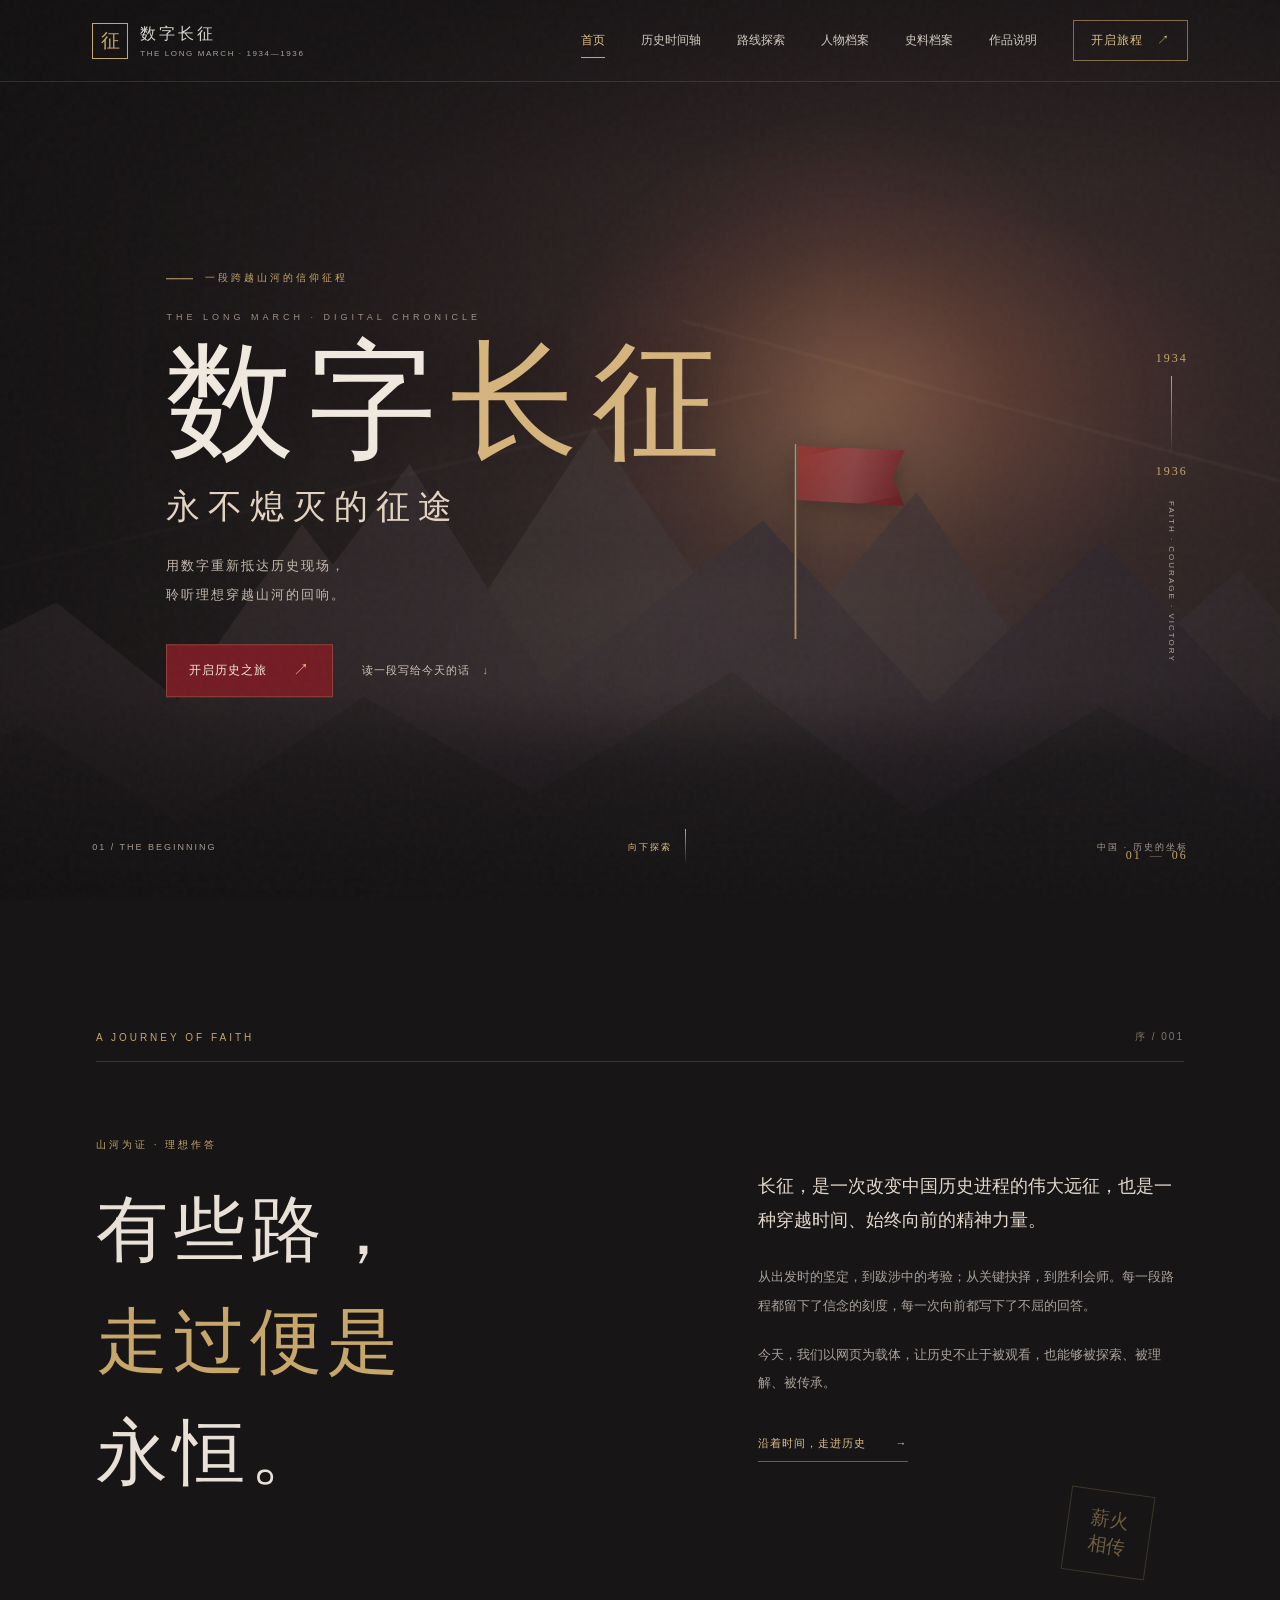
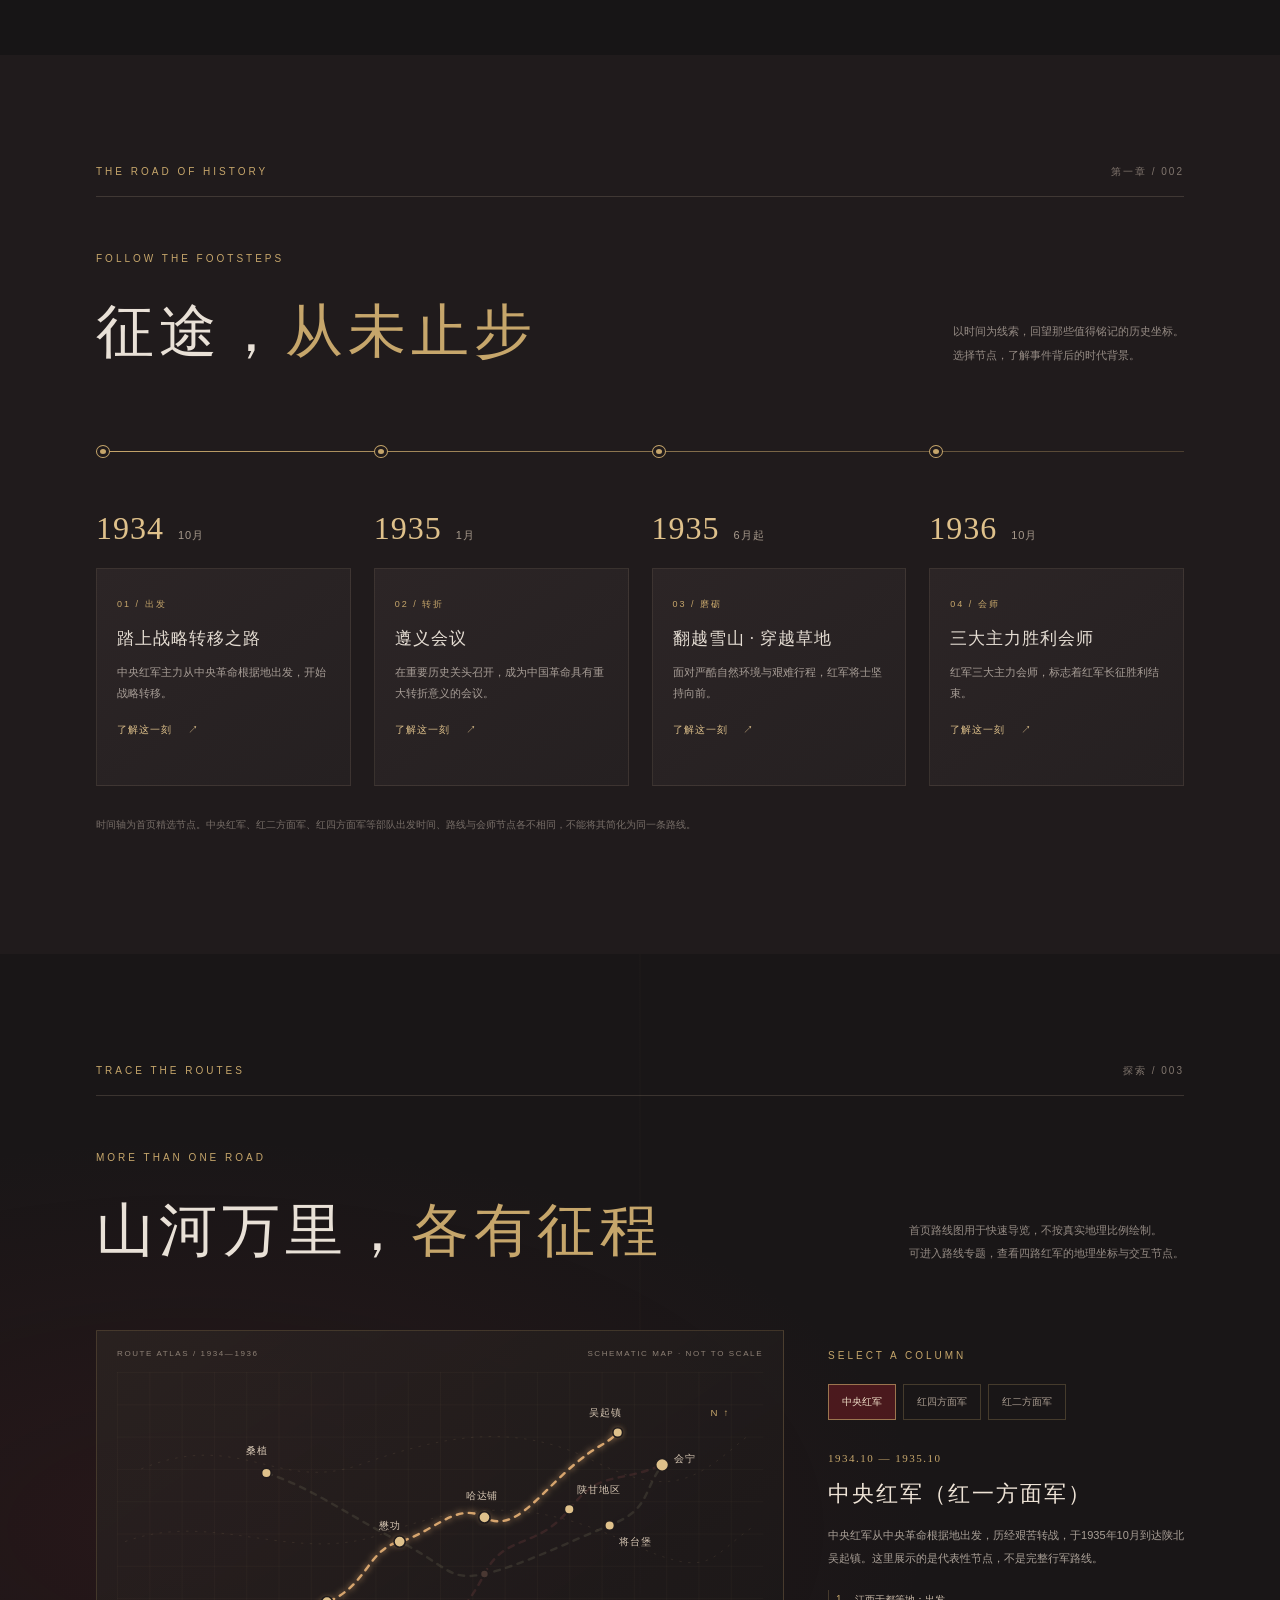
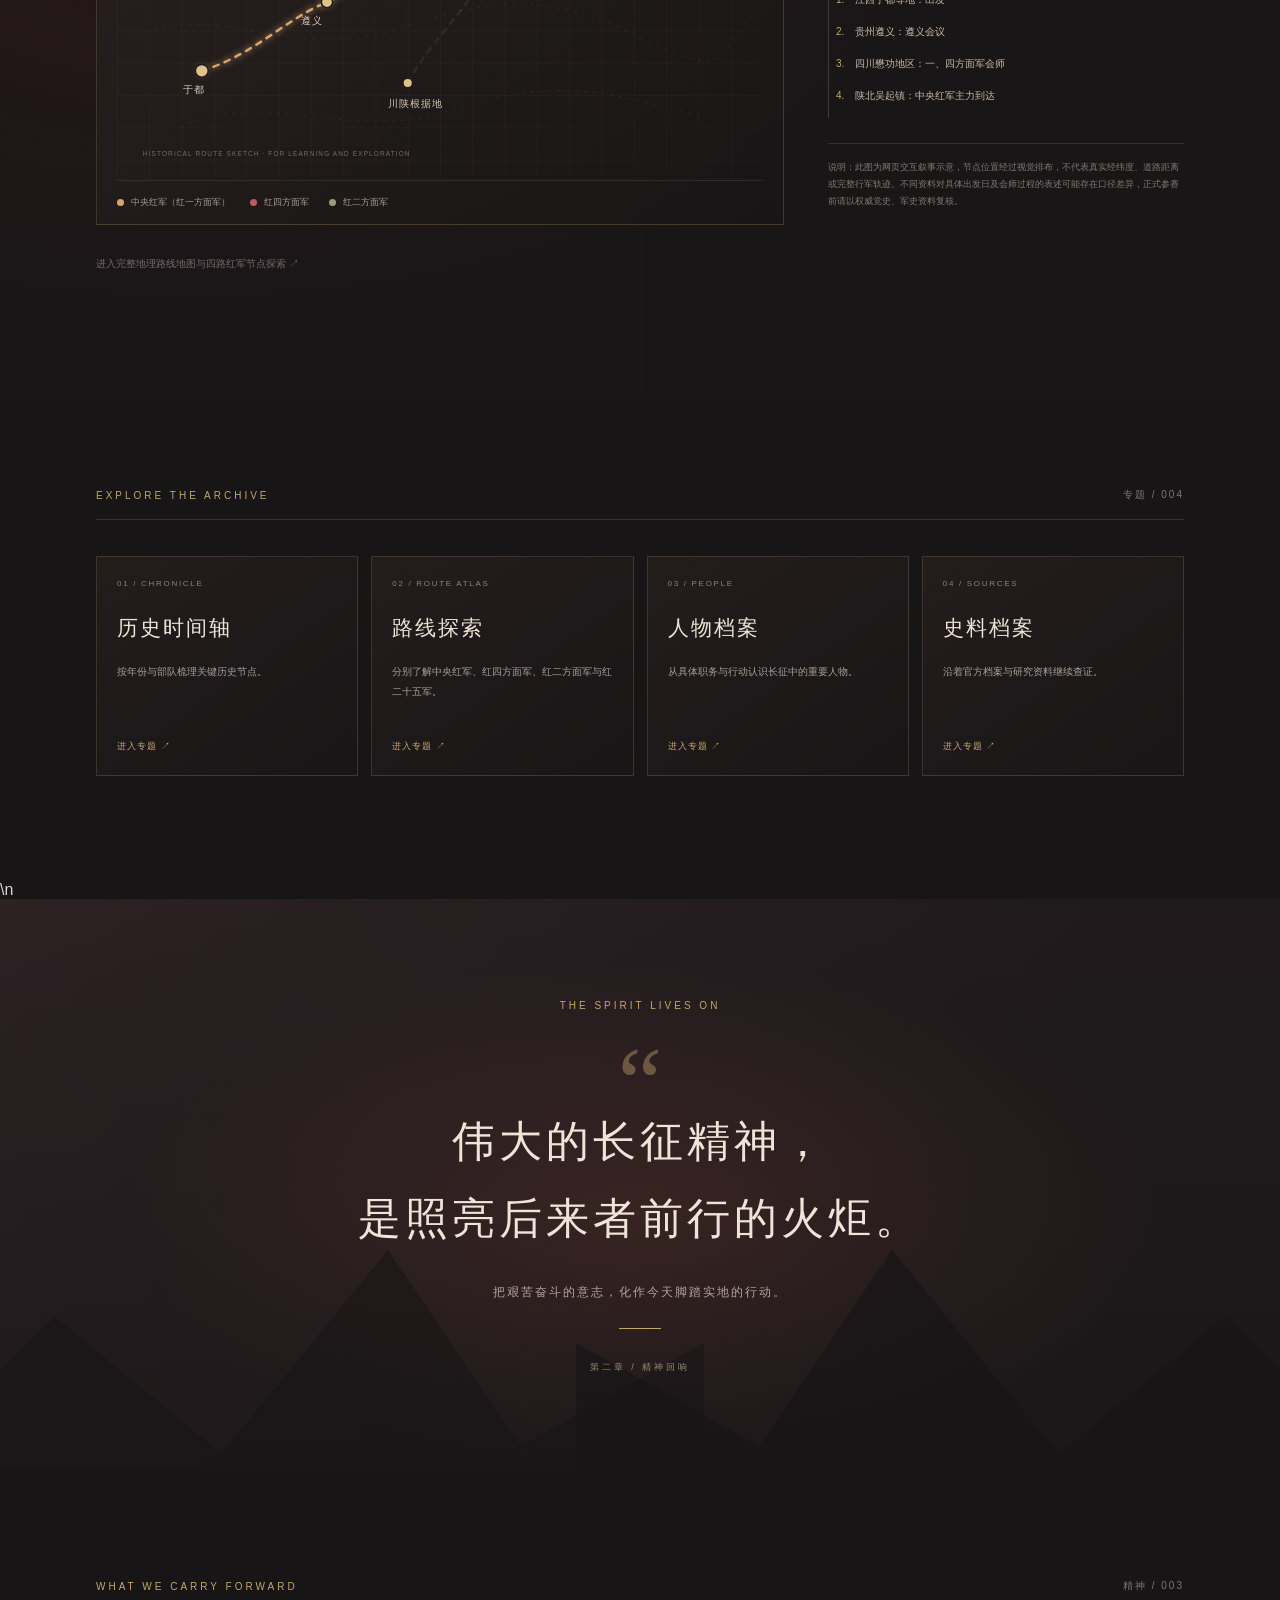
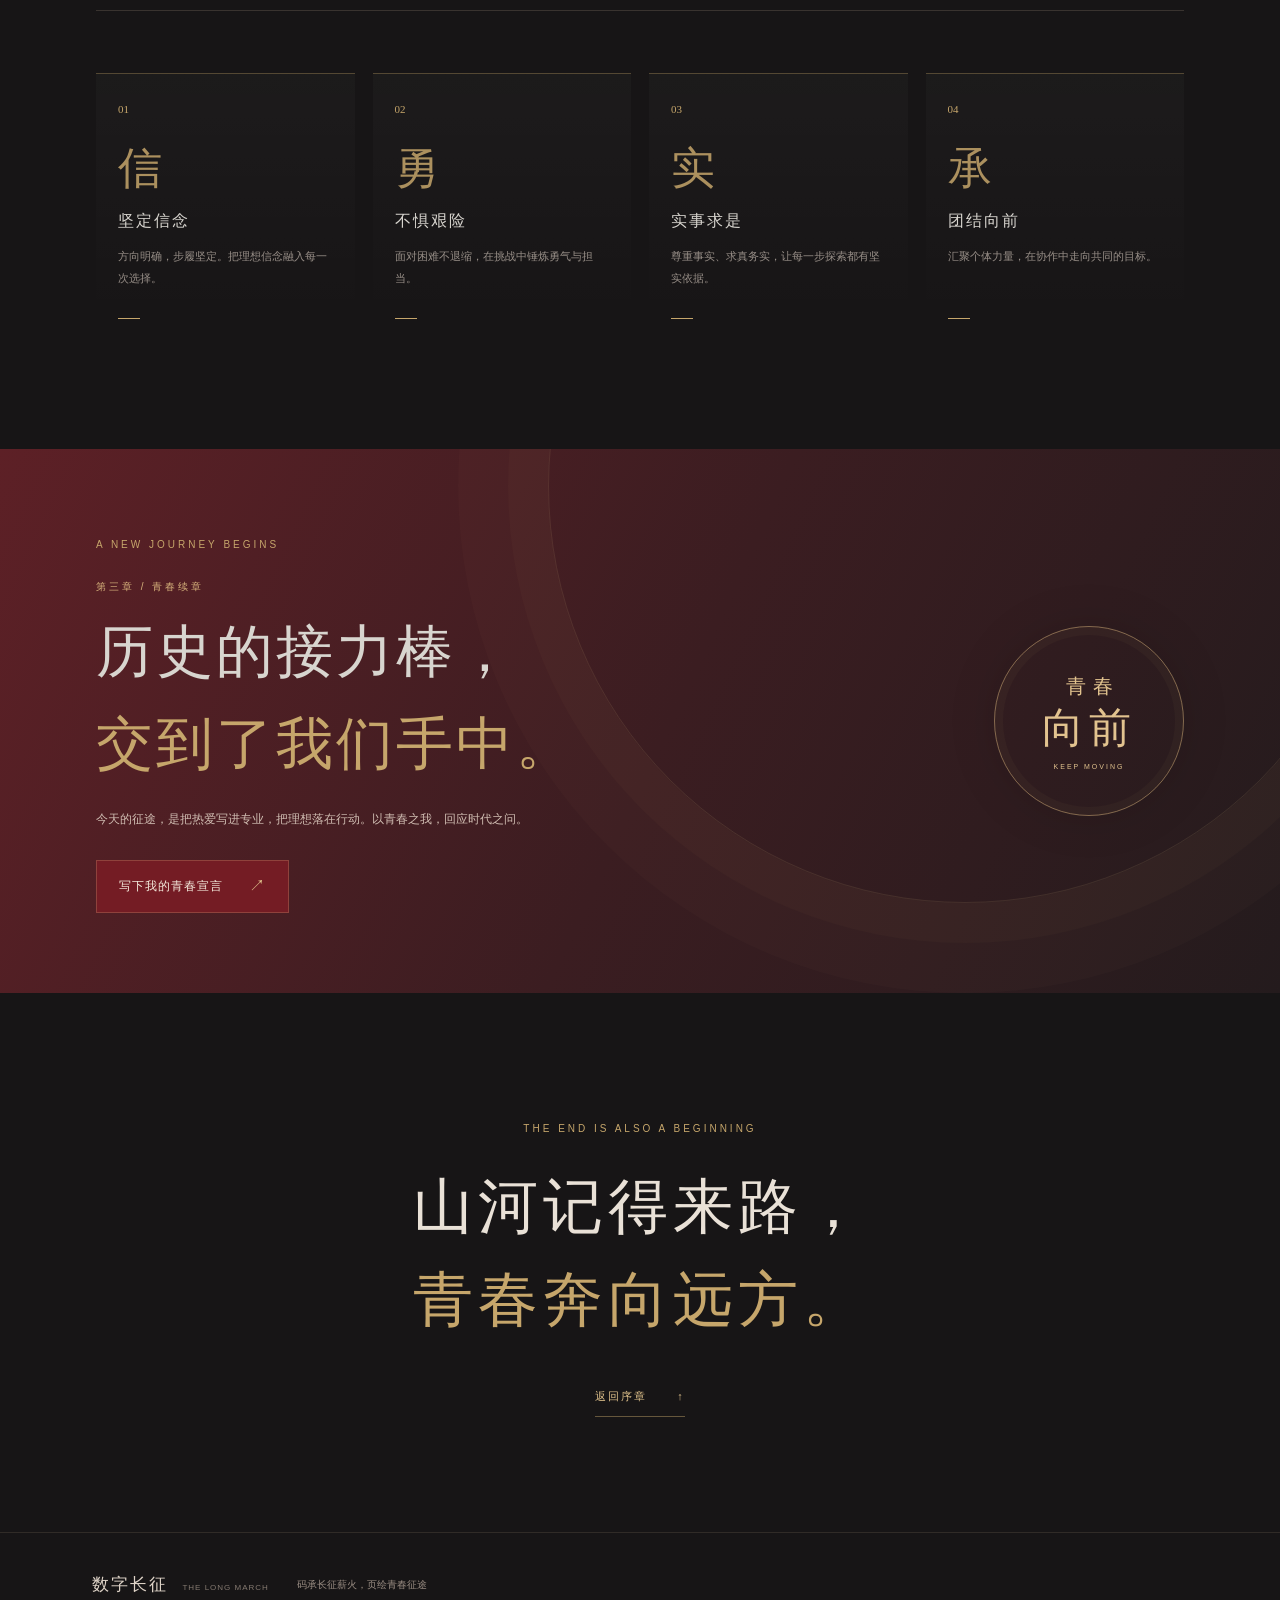
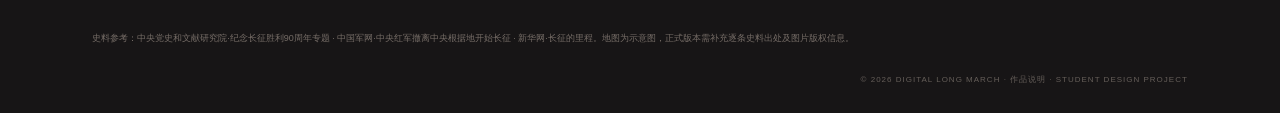
==== index.html @ 94694c50 "feat: publish Digital Long March V6 website" ====
<!doctype html>
<html lang="zh-CN">
<head>
  <meta charset="utf-8">
  <meta name="viewport" content="width=device-width, initial-scale=1">
  <meta name="theme-color" content="#171516">
  <meta name="description" content="数字长征：永不熄灭的征途。一场关于信念、勇气与青春的数字历史之旅。">
  <title>数字长征｜永不熄灭的征途</title>
  <link rel="stylesheet" href="css/style.css">
</head>
<body>
  <a class="skip-link" href="#main-content">跳到主要内容</a>
  <div class="noise" aria-hidden="true"></div>
  <div class="scroll-progress" id="scrollProgress"></div>

  <header class="site-header" id="top">
    <a class="brand" href="#top" aria-label="数字长征首页">
      <span class="brand-mark">征</span>
      <span class="brand-copy"><strong>数字长征</strong><small>THE LONG MARCH · 1934—1936</small></span>
    </a>
    <button class="menu-toggle" id="menuToggle" aria-label="打开导航" aria-expanded="false" aria-controls="mainNav">
      <span></span><span></span>
    </button>
    <nav class="main-nav" id="mainNav" aria-label="主导航">
      <a class="active" aria-current="page" href="index.html">首页</a>
      <a href="history.html">历史时间轴</a>
      <a href="routes.html">路线探索</a>
      <a href="people.html">人物档案</a>
      <a href="archives.html">史料档案</a>
      <a href="about.html">作品说明</a>
      <a class="nav-cta" href="#journey">开启旅程 <span>↗</span></a>
    </nav>
  </header>

  <main id="main-content" tabindex="-1">
    <section class="hero" aria-labelledby="heroTitle">
      <div class="hero-backdrop" aria-hidden="true">
        <div class="sun-halo"></div>
        <div class="mountain mountain-back"></div>
        <div class="mountain mountain-mid"></div>
        <div class="mountain mountain-front"></div>
        <div class="ridge ridge-one"></div>
        <div class="ridge ridge-two"></div>
        <div class="flag-scene">
          <span class="flag-pole"></span><span class="flag-cloth"></span>
        </div>
        <div class="mist mist-one"></div><div class="mist mist-two"></div>
      </div>
      <div class="hero-vignette" aria-hidden="true"></div>
      <div class="hero-content">
        <p class="eyebrow hero-eyebrow"><span></span> 一段跨越山河的信仰征程</p>
        <p class="hero-kicker">THE LONG MARCH · DIGITAL CHRONICLE</p>
        <h1 id="heroTitle">数字<span>长征</span></h1>
        <div class="hero-subtitle">永不熄灭的征途</div>
        <p class="hero-description">用数字重新抵达历史现场，<br>聆听理想穿越山河的回响。</p>
        <div class="hero-actions">
          <a class="button button-primary" href="#journey">开启历史之旅 <span>↗</span></a>
          <a class="text-link" href="#manifesto">读一段写给今天的话 <span>↓</span></a>
        </div>
      </div>
      <div class="hero-side-note"><span>1934</span><i></i><span>1936</span><small>FAITH · COURAGE · VICTORY</small></div>
      <div class="hero-bottom">
        <span class="chapter-label">01 / THE BEGINNING</span>
        <a href="#journey" class="scroll-cue"><span>向下探索</span><i></i></a>
        <span class="coordinates">中国 · 历史的坐标</span>
      </div>
      <div class="hero-index">01<span>—</span>06</div>
    </section>

    <section class="intro section-shell" id="manifesto">
      <div class="section-topline reveal">
        <span class="eyebrow">A JOURNEY OF FAITH</span>
        <span class="section-number">序 / 001</span>
      </div>
      <div class="intro-grid">
        <div class="intro-heading reveal">
          <p class="overline">山河为证 · 理想作答</p>
          <h2>有些路，<br><em>走过便是</em><br>永恒。</h2>
        </div>
        <div class="intro-copy reveal">
          <p class="lead">长征，是一次改变中国历史进程的伟大远征，也是一种穿越时间、始终向前的精神力量。</p>
          <p>从出发时的坚定，到跋涉中的考验；从关键抉择，到胜利会师。每一段路程都留下了信念的刻度，每一次向前都写下了不屈的回答。</p>
          <p>今天，我们以网页为载体，让历史不止于被观看，也能够被探索、被理解、被传承。</p>
          <a class="line-link" href="#journey">沿着时间，走进历史 <span>→</span></a>
        </div>
      </div>
      <div class="intro-stamp" aria-hidden="true">薪火<br>相传</div>
    </section>

    <section class="journey-section" id="journey">
      <div class="section-shell">
        <div class="section-topline reveal">
          <span class="eyebrow">THE ROAD OF HISTORY</span>
          <span class="section-number">第一章 / 002</span>
        </div>
        <div class="section-heading reveal">
          <div><p class="overline">FOLLOW THE FOOTSTEPS</p><h2>征途，<em>从未止步</em></h2></div>
          <p>以时间为线索，回望那些值得铭记的历史坐标。<br>选择节点，了解事件背后的时代背景。</p>
        </div>
        <div class="timeline" id="timeline">
          <div class="timeline-track"><span></span></div>
          <article class="timeline-item reveal">
            <button class="timeline-dot" data-event="start" aria-label="查看1934年长征出发"></button>
            <div class="timeline-date">1934 <small>10月</small></div>
            <div class="timeline-card">
              <span class="card-index">01 / 出发</span><h3>踏上战略转移之路</h3>
              <p>中央红军主力从中央革命根据地出发，开始战略转移。</p>
              <button class="detail-link" data-event="start">了解这一刻 <span>↗</span></button>
            </div>
          </article>
          <article class="timeline-item reveal">
            <button class="timeline-dot" data-event="zunyi" aria-label="查看1935年遵义会议"></button>
            <div class="timeline-date">1935 <small>1月</small></div>
            <div class="timeline-card">
              <span class="card-index">02 / 转折</span><h3>遵义会议</h3>
              <p>在重要历史关头召开，成为中国革命具有重大转折意义的会议。</p>
              <button class="detail-link" data-event="zunyi">了解这一刻 <span>↗</span></button>
            </div>
          </article>
          <article class="timeline-item reveal">
            <button class="timeline-dot" data-event="snow" aria-label="查看翻越雪山"></button>
            <div class="timeline-date">1935 <small>6月起</small></div>
            <div class="timeline-card">
              <span class="card-index">03 / 磨砺</span><h3>翻越雪山 · 穿越草地</h3>
              <p>面对严酷自然环境与艰难行程，红军将士坚持向前。</p>
              <button class="detail-link" data-event="snow">了解这一刻 <span>↗</span></button>
            </div>
          </article>
          <article class="timeline-item reveal">
            <button class="timeline-dot" data-event="meeting" aria-label="查看红军会师"></button>
            <div class="timeline-date">1936 <small>10月</small></div>
            <div class="timeline-card">
              <span class="card-index">04 / 会师</span><h3>三大主力胜利会师</h3>
              <p>红军三大主力会师，标志着红军长征胜利结束。</p>
              <button class="detail-link" data-event="meeting">了解这一刻 <span>↗</span></button>
            </div>
          </article>
        </div>
        <p class="timeline-note">时间轴为首页精选节点。中央红军、红二方面军、红四方面军等部队出发时间、路线与会师节点各不相同，不能将其简化为同一条路线。</p>
      </div>
    </section>

    <section class="route-section" id="route-explorer">
      <div class="section-shell">
        <div class="section-topline reveal"><span class="eyebrow">TRACE THE ROUTES</span><span class="section-number">探索 / 003</span></div>
        <div class="section-heading reveal route-heading">
          <div><p class="overline">MORE THAN ONE ROAD</p><h2>山河万里，<em>各有征程</em></h2></div>
          <p>首页路线图用于快速导览，不按真实地理比例绘制。<br>可进入路线专题，查看四路红军的地理坐标与交互节点。</p>
        </div>
        <div class="route-layout reveal">
          <div class="route-map-wrap">
            <div class="map-topline"><span>ROUTE ATLAS / 1934—1936</span><span>SCHEMATIC MAP · NOT TO SCALE</span></div>
            <svg class="route-map" viewBox="0 0 800 500" role="img" aria-labelledby="mapTitle mapDesc">
              <title id="mapTitle">红军长征路线示意图</title><desc id="mapDesc">示意展示中央红军、红四方面军和红二方面军的部分代表性地点，非地理比例地图。</desc>
              <defs>
                <pattern id="mapGrid" width="40" height="40" patternUnits="userSpaceOnUse"><path d="M40 0H0V40" fill="none" stroke="#c6a66b" stroke-opacity=".09" stroke-width="1"/></pattern>
                <filter id="routeGlow"><feGaussianBlur stdDeviation="4" result="blur"/><feMerge><feMergeNode in="blur"/><feMergeNode in="SourceGraphic"/></feMerge></filter>
              </defs>
              <rect width="800" height="500" fill="url(#mapGrid)"/>
              <path class="map-contour" d="M30 120 C150 70 200 150 300 115 S490 60 590 110 720 130 780 80 M10 210 C120 170 220 240 330 200 S520 160 630 210 730 230 790 190 M15 330 C120 280 220 360 340 320 S530 270 650 330 740 340 790 300 M80 440 C180 390 290 460 410 420 S600 390 730 430"/>
              <g class="route-line route-central" data-route-line="central"><path d="M105 370 C170 350 210 305 260 285 S310 220 350 210 S420 160 455 180 S520 155 560 120 S600 95 620 75"/><circle cx="105" cy="370" r="5"/><circle cx="260" cy="285" r="5"/><circle cx="350" cy="210" r="5"/><circle cx="455" cy="180" r="5"/><circle cx="620" cy="75" r="5"/></g>
              <g class="route-line route-fourth" data-route-line="fourth"><path d="M360 385 C390 330 430 300 455 250 S520 220 560 170 S615 140 675 115"/><circle cx="360" cy="385" r="5"/><circle cx="455" cy="250" r="5"/><circle cx="560" cy="170" r="5"/><circle cx="675" cy="115" r="5"/></g>
              <g class="route-line route-second" data-route-line="second"><path d="M185 125 C245 145 290 180 350 210 S410 260 455 250 S560 210 610 190 S650 150 675 115"/><circle cx="185" cy="125" r="5"/><circle cx="350" cy="210" r="5"/><circle cx="455" cy="250" r="5"/><circle cx="610" cy="190" r="5"/><circle cx="675" cy="115" r="5"/></g>
              <g class="map-place"><circle cx="105" cy="370" r="8"/><text x="82" y="398">于都</text><circle cx="260" cy="285" r="7"/><text x="228" y="312">遵义</text><circle cx="350" cy="210" r="7"/><text x="325" y="194">懋功</text><circle cx="455" cy="180" r="7"/><text x="432" y="157">哈达铺</text><circle cx="675" cy="115" r="8"/><text x="690" y="111">会宁</text><circle cx="620" cy="75" r="6"/><text x="585" y="54">吴起镇</text><circle cx="610" cy="190" r="6"/><text x="622" y="214">将台堡</text><circle cx="360" cy="385" r="6"/><text x="336" y="415">川陕根据地</text><circle cx="185" cy="125" r="6"/><text x="160" y="101">桑植</text><circle cx="560" cy="170" r="6"/><text x="570" y="150">陕甘地区</text></g>
              <text class="map-compass" x="735" y="55">N ↑</text>
              <text class="map-caption" x="32" y="475">HISTORICAL ROUTE SKETCH · FOR LEARNING AND EXPLORATION</text>
            </svg>
            <div class="map-legend"><span><i class="legend-dot central"></i>中央红军（红一方面军）</span><span><i class="legend-dot fourth"></i>红四方面军</span><span><i class="legend-dot second"></i>红二方面军</span></div>
          </div>
          <div class="route-info">
            <p class="overline">SELECT A COLUMN</p>
            <div class="route-tabs" role="group" aria-label="选择长征队伍">
              <button class="route-tab active" data-route="central" aria-pressed="true">中央红军</button>
              <button class="route-tab" data-route="fourth" aria-pressed="false">红四方面军</button>
              <button class="route-tab" data-route="second" aria-pressed="false">红二方面军</button>
            </div>
            <div class="route-detail" aria-live="polite">
              <span class="route-period" id="routePeriod">1934.10 — 1935.10</span>
              <h3 id="routeTitle">中央红军（红一方面军）</h3>
              <p id="routeDescription">中央红军从中央革命根据地出发，历经艰苦转战，于1935年10月到达陕北吴起镇。这里展示的是代表性节点，不是完整行军路线。</p>
              <ol id="routeStops"><li>江西于都等地：出发</li><li>贵州遵义：遵义会议</li><li>四川懋功地区：一、四方面军会师</li><li>陕北吴起镇：中央红军主力到达</li></ol>
            </div>
            <p class="route-caution">说明：此图为网页交互叙事示意，节点位置经过视觉排布，不代表真实经纬度、道路距离或完整行军轨迹。不同资料对具体出发日及会师过程的表述可能存在口径差异，正式参赛前请以权威党史、军史资料复核。</p>
          </div>
        </div>
        <p class="timeline-note"><a href="routes.html">进入完整地理路线地图与四路红军节点探索 ↗</a></p>
      </div>
    </section>


    <section class="portal-section section-shell">
      <div class="section-topline reveal"><span class="eyebrow">EXPLORE THE ARCHIVE</span><span class="section-number">专题 / 004</span></div>
      <div class="portal-grid">
        <a class="portal-card reveal" href="history.html"><span>01 / CHRONICLE</span><h3>历史时间轴</h3><p>按年份与部队梳理关键历史节点。</p><b>进入专题 ↗</b></a>
        <a class="portal-card reveal" href="routes.html"><span>02 / ROUTE ATLAS</span><h3>路线探索</h3><p>分别了解中央红军、红四方面军、红二方面军与红二十五军。</p><b>进入专题 ↗</b></a>
        <a class="portal-card reveal" href="people.html"><span>03 / PEOPLE</span><h3>人物档案</h3><p>从具体职务与行动认识长征中的重要人物。</p><b>进入专题 ↗</b></a>
        <a class="portal-card reveal" href="archives.html"><span>04 / SOURCES</span><h3>史料档案</h3><p>沿着官方档案与研究资料继续查证。</p><b>进入专题 ↗</b></a>
      </div>
    </section>
\n    <section class="quote-section" id="spirit">
      <div class="quote-bg" aria-hidden="true"></div>
      <div class="quote-content reveal">
        <span class="eyebrow">THE SPIRIT LIVES ON</span>
        <div class="quote-mark">“</div>
        <blockquote>伟大的长征精神，<br>是照亮后来者前行的火炬。</blockquote>
        <p>把艰苦奋斗的意志，化作今天脚踏实地的行动。</p>
        <span class="quote-rule"></span>
        <small>第二章 / 精神回响</small>
      </div>
    </section>

    <section class="values-section section-shell">
      <div class="section-topline reveal"><span class="eyebrow">WHAT WE CARRY FORWARD</span><span class="section-number">精神 / 003</span></div>
      <div class="values-grid">
        <article class="value-card reveal"><span class="value-no">01</span><div class="value-symbol">信</div><h3>坚定信念</h3><p>方向明确，步履坚定。把理想信念融入每一次选择。</p><span class="value-line"></span></article>
        <article class="value-card reveal"><span class="value-no">02</span><div class="value-symbol">勇</div><h3>不惧艰险</h3><p>面对困难不退缩，在挑战中锤炼勇气与担当。</p><span class="value-line"></span></article>
        <article class="value-card reveal"><span class="value-no">03</span><div class="value-symbol">实</div><h3>实事求是</h3><p>尊重事实、求真务实，让每一步探索都有坚实依据。</p><span class="value-line"></span></article>
        <article class="value-card reveal"><span class="value-no">04</span><div class="value-symbol">承</div><h3>团结向前</h3><p>汇聚个体力量，在协作中走向共同的目标。</p><span class="value-line"></span></article>
      </div>
    </section>

    <section class="youth-section" id="youth">
      <div class="youth-inner section-shell">
        <div class="youth-copy reveal">
          <p class="eyebrow">A NEW JOURNEY BEGINS</p>
          <p class="overline">第三章 / 青春续章</p>
          <h2>历史的接力棒，<br><em>交到了我们手中。</em></h2>
          <p>今天的征途，是把热爱写进专业，把理想落在行动。以青春之我，回应时代之问。</p>
          <button class="button button-primary" id="pledgeOpen">写下我的青春宣言 <span>↗</span></button>
        </div>
        <div class="youth-seal reveal" aria-hidden="true"><span>青春</span><strong>向前</strong><small>KEEP MOVING</small></div>
      </div>
    </section>

    <section class="closing section-shell">
      <p class="eyebrow reveal">THE END IS ALSO A BEGINNING</p>
      <h2 class="reveal">山河记得来路，<br><em>青春奔向远方。</em></h2>
      <a href="#top" class="back-top">返回序章 <span>↑</span></a>
    </section>
  </main>

  <footer class="site-footer">
    <a class="footer-brand" href="#top">数字长征 <span>THE LONG MARCH</span></a>
    <p>码承长征薪火，页绘青春征途</p>
    <small>史料参考：<a href="https://www.dswxyjy.org.cn/GB/427277/462086/index.html" target="_blank" rel="noopener">中央党史和文献研究院·纪念长征胜利90周年专题</a> · <a href="https://www.81.mil.cn/2018byzt/2018-07/31/content_8099891.htm" target="_blank" rel="noopener">中国军网·中央红军撤离中央根据地开始长征</a> · <a href="https://www.xinhuanet.com/politics/2016-10/10/c_129315351.htm" target="_blank" rel="noopener">新华网·长征的里程</a>。地图为示意图，正式版本需补充逐条史料出处及图片版权信息。</small>
    <span class="copyright">© 2026 DIGITAL LONG MARCH · <a href="about.html">作品说明</a> · STUDENT DESIGN PROJECT</span>
  </footer>

  <div class="modal" id="eventModal" aria-hidden="true" role="dialog" aria-modal="true" aria-labelledby="modalTitle">
    <div class="modal-backdrop" data-close-modal></div>
    <div class="modal-panel">
      <button class="modal-close" data-close-modal aria-label="关闭">×</button>
      <span class="eyebrow" id="modalEyebrow">HISTORICAL MOMENT</span>
      <p class="modal-date" id="modalDate"></p>
      <h2 id="modalTitle"></h2>
      <p id="modalText"></p>
      <div class="modal-source">史实说明：正式提交前请依据权威党史、军史资料逐条核校。</div>
    </div>
  </div>

  <div class="modal" id="pledgeModal" aria-hidden="true" role="dialog" aria-modal="true" aria-labelledby="pledgeTitle">
    <div class="modal-backdrop" data-close-pledge></div>
    <div class="modal-panel pledge-panel">
      <button class="modal-close" data-close-pledge aria-label="关闭">×</button>
      <span class="eyebrow">MY PROMISE TO THE FUTURE</span>
      <h2 id="pledgeTitle">写下你的青春宣言</h2>
      <p>让今天的想法，成为明天向前的力量。</p>
      <label for="pledgeInput">我的青春宣言</label>
      <textarea id="pledgeInput" maxlength="100" placeholder="例如：以代码记录时代，以行动回应理想……"></textarea>
      <div class="pledge-actions"><span id="charCount">0 / 100</span><button class="button button-primary" id="makePledge">生成纪念卡片</button></div>
      <div class="pledge-result" id="pledgeResult" hidden>
        <span>MY YOUTH PLEDGE</span><p id="pledgeOutput"></p><small>数字长征 · 青春续章</small>
        <button class="detail-link" id="copyPledge">复制宣言 ↗</button>
      </div>
    </div>
  </div>

  <div class="toast" id="toast" role="status" aria-live="polite"></div>
  <script src="js/main.js"></script>
</body>
</html>
---- css/style.css ----
@charset "UTF-8";
:root{--ink:#171516;--ink-soft:#211d1d;--red:#741c24;--red-bright:#a33b3d;--gold:#c6a66b;--gold-light:#dfc18b;--paper:#d8d5cf;--muted:#a6a09a;--serif:"Songti SC","STSong","SimSun","Noto Serif CJK SC",serif;--sans:"PingFang SC","Microsoft YaHei","Noto Sans CJK SC",sans-serif;--header-h:82px}
*{box-sizing:border-box}html{scroll-behavior:smooth;scroll-padding-top:90px}body{margin:0;background:var(--ink);color:var(--paper);font-family:var(--sans);font-weight:300;overflow-x:hidden}a{color:inherit;text-decoration:none}button{font:inherit}.noise{position:fixed;inset:0;z-index:20;pointer-events:none;opacity:.055;background-image:url("data:image/svg+xml,%3Csvg viewBox='0 0 180 180' xmlns='http://www.w3.org/2000/svg'%3E%3Cfilter id='n'%3E%3CfeTurbulence type='fractalNoise' baseFrequency='.9' numOctaves='3' stitchTiles='stitch'/%3E%3C/filter%3E%3Crect width='100%25' height='100%25' filter='url(%23n)' opacity='.45'/%3E%3C/svg%3E")}.scroll-progress{position:fixed;top:0;left:0;width:0;height:2px;background:var(--gold);z-index:50;transition:width .08s linear}
.site-header{height:var(--header-h);position:absolute;z-index:30;top:0;left:0;width:100%;padding:0 7.2%;display:flex;align-items:center;justify-content:space-between;border-bottom:1px solid rgba(225,207,175,.14)}.brand{display:flex;align-items:center;gap:12px}.brand-mark{width:36px;height:36px;border:1px solid var(--gold);display:grid;place-items:center;color:var(--gold);font-family:var(--serif);font-size:19px}.brand-copy{display:flex;flex-direction:column;gap:4px}.brand-copy strong{font-family:var(--serif);font-weight:500;font-size:16px;letter-spacing:3px}.brand-copy small{font-size:8px;letter-spacing:1.6px;color:#a9a19a}.main-nav{display:flex;align-items:center;gap:36px;font-size:12px;color:#d0c9c0}.main-nav>a:not(.nav-cta){position:relative;padding:9px 0;transition:color .25s}.main-nav>a:not(.nav-cta):after{content:"";position:absolute;left:0;bottom:0;width:0;height:1px;background:var(--gold);transition:width .25s}.main-nav>a:hover,.main-nav>a.active{color:var(--gold-light)}.main-nav>a:hover:after,.main-nav>a.active:after{width:100%}.nav-cta{border:1px solid rgba(198,166,107,.6);padding:11px 17px;color:var(--gold-light);letter-spacing:1px}.nav-cta span{padding-left:10px}.menu-toggle{display:none}
.hero{height:min(900px,100svh);min-height:680px;position:relative;overflow:hidden;background:radial-gradient(ellipse at 70% 43%,#69443b 0,#382a2a 27%,#211c1d 63%,#171516 100%)}.hero-backdrop,.hero-vignette{position:absolute;inset:0;overflow:hidden}.sun-halo{position:absolute;width:min(48vw,650px);aspect-ratio:1;right:10%;top:12%;border-radius:50%;background:radial-gradient(circle,rgba(219,168,111,.27),rgba(173,100,70,.12) 38%,transparent 70%);filter:blur(7px)}.mountain{position:absolute;bottom:0;width:120%;left:-10%;clip-path:polygon(0 100%,0 75%,9% 65%,17% 72%,28% 35%,36% 60%,47% 20%,58% 58%,68% 30%,78% 65%,89% 42%,100% 72%,100% 100%)}.mountain-back{height:72%;background:linear-gradient(140deg,#77635a,#41363a 52%,#282327);opacity:.65;transform:translateY(7%)}.mountain-mid{height:57%;background:linear-gradient(160deg,#59484a,#30272d 60%,#1d1a1d);clip-path:polygon(0 100%,0 60%,12% 42%,22% 66%,35% 15%,44% 58%,58% 26%,69% 62%,80% 30%,91% 65%,100% 52%,100% 100%);opacity:.95}.mountain-front{height:39%;background:linear-gradient(160deg,#3c3032,#211d20 72%);clip-path:polygon(0 100%,0 70%,10% 50%,20% 78%,32% 42%,43% 70%,56% 35%,68% 76%,80% 45%,91% 72%,100% 55%,100% 100%)}.ridge{position:absolute;bottom:23%;width:75%;height:22%;border-top:1px solid rgba(222,198,169,.16);transform:rotate(-13deg);filter:blur(1px)}.ridge-one{left:-12%}.ridge-two{right:-25%;bottom:29%;transform:rotate(15deg)}.flag-scene{position:absolute;bottom:29%;left:62%;height:205px;filter:drop-shadow(0 7px 12px rgba(0,0,0,.3));transform-origin:bottom}.flag-pole{position:absolute;left:0;bottom:0;width:3px;height:195px;background:linear-gradient(90deg,#4b3a30,#c3a57b,#49352d)}.flag-cloth{position:absolute;top:12px;left:3px;width:108px;height:60px;background:linear-gradient(135deg,#a43b35,#6c1d24);clip-path:polygon(0 0,100% 7%,89% 53%,100% 100%,0 90%);transform-origin:left top;animation:flagWave 4s ease-in-out infinite}.flag-cloth:after{content:"";position:absolute;inset:0;background:linear-gradient(100deg,transparent,rgba(255,255,255,.12),transparent);transform:skewY(-12deg)}.mist{position:absolute;left:-10%;width:120%;height:18%;background:linear-gradient(90deg,transparent,rgba(199,174,158,.12),transparent);filter:blur(23px);animation:mistDrift 16s ease-in-out infinite alternate}.mist-one{bottom:18%}.mist-two{bottom:35%;animation-delay:-8s;opacity:.5}.hero-vignette{background:linear-gradient(90deg,rgba(19,17,18,.72),rgba(19,17,18,.1) 65%,rgba(19,17,18,.18)),linear-gradient(0deg,#171516 0,transparent 24%,transparent 80%,rgba(17,15,16,.42))}.hero-content{position:absolute;left:13%;top:50%;transform:translateY(-42%);z-index:2;max-width:620px}.eyebrow{font-size:10px;letter-spacing:3px;color:var(--gold);font-weight:500}.hero-eyebrow{display:flex;align-items:center;gap:12px;margin:0 0 27px}.hero-eyebrow span{width:27px;height:1px;background:var(--gold)}.hero-kicker{font-size:9px;letter-spacing:4px;color:rgba(226,210,188,.64);margin:0 0 13px}.hero h1{font-family:var(--serif);font-size:clamp(74px,10vw,142px);font-weight:500;letter-spacing:14px;line-height:1.05;margin:0;color:#f0e9df;text-shadow:0 7px 32px rgba(0,0,0,.25)}.hero h1 span{color:#d6b47d}.hero-subtitle{font-family:var(--serif);font-size:clamp(22px,3vw,34px);letter-spacing:8px;color:#e4d4c0;margin:15px 0 22px}.hero-description{font-size:13px;line-height:2.2;letter-spacing:2px;color:#c6bbb0}.hero-actions{display:flex;align-items:center;gap:29px;margin-top:34px}.button{display:inline-flex;align-items:center;justify-content:center;gap:26px;border:0;cursor:pointer;padding:15px 22px;font-size:12px;letter-spacing:1px;transition:transform .25s,background .25s,border-color .25s}.button:hover{transform:translateY(-3px)}.button-primary{background:var(--red);color:#f3e8da;border:1px solid rgba(221,180,132,.25)}.button-primary:hover{background:#8c2931}.button span{font-size:16px;color:var(--gold-light)}.text-link{font-size:11px;color:#d0c4b8;letter-spacing:1px}.text-link span{color:var(--gold);padding-left:8px}.hero-side-note{position:absolute;right:7.2%;top:39%;z-index:2;display:flex;flex-direction:column;align-items:center;gap:10px;color:var(--gold);font-family:var(--serif);font-size:12px;letter-spacing:2px}.hero-side-note i{height:78px;width:1px;background:linear-gradient(var(--gold),transparent)}.hero-side-note small{writing-mode:vertical-rl;font:8px var(--sans);letter-spacing:2px;color:#b8a99b;margin-top:12px}.hero-bottom{position:absolute;z-index:2;bottom:35px;left:7.2%;right:7.2%;display:flex;align-items:center;justify-content:space-between;color:#a69a90}.chapter-label,.coordinates{font-size:9px;letter-spacing:2px}.scroll-cue{display:flex;align-items:center;gap:13px;font-size:9px;letter-spacing:2px;color:var(--gold-light)}.scroll-cue i{height:36px;width:1px;background:linear-gradient(var(--gold),transparent);animation:scrollPulse 1.8s infinite}.hero-index{position:absolute;right:7.2%;bottom:37px;color:var(--gold);font:12px var(--serif);letter-spacing:2px}.hero-index span{padding:0 8px;color:#78675c}
.section-shell{max-width:1160px;margin:0 auto;padding-left:36px;padding-right:36px}.intro{position:relative;padding-top:130px;padding-bottom:145px}.section-topline{display:flex;justify-content:space-between;align-items:center;border-bottom:1px solid rgba(211,190,158,.18);padding-bottom:17px}.section-number{font-size:10px;color:#81766e;letter-spacing:2px}.intro-grid{display:grid;grid-template-columns:1fr .8fr;gap:12%;padding-top:76px}.overline{font-size:10px;letter-spacing:3px;color:var(--gold);margin:0 0 23px}.intro-heading h2,.section-heading h2,.closing h2{font-family:var(--serif);font-weight:400;font-size:clamp(42px,6vw,72px);line-height:1.55;letter-spacing:5px;margin:0;color:#e9e1d7}.intro-heading h2 em,.section-heading h2 em,.closing h2 em,.youth-copy h2 em{font-style:normal;color:var(--gold)}.intro-copy{padding-top:31px;max-width:440px}.intro-copy p{font-size:13px;line-height:2.2;color:#aaa19a;margin:0 0 20px}.intro-copy .lead{font-family:var(--serif);font-size:18px;line-height:1.9;color:#e2d7cb;margin-bottom:26px}.line-link{display:inline-block;margin-top:18px;padding-bottom:10px;border-bottom:1px solid rgba(198,166,107,.5);font-size:11px;color:var(--gold-light);letter-spacing:1px}.line-link span{padding-left:25px}.intro-stamp{position:absolute;right:6%;bottom:80px;border:1px solid rgba(198,166,107,.22);width:84px;height:84px;display:grid;place-content:center;text-align:center;color:rgba(198,166,107,.5);font-family:var(--serif);font-size:19px;line-height:1.35;transform:rotate(8deg)}
.journey-section{background:#201b1c;padding:110px 0 120px}.section-heading{display:flex;justify-content:space-between;align-items:end;margin:56px 0 74px}.section-heading h2{font-size:clamp(38px,5vw,58px)}.section-heading>p{font-size:11px;line-height:2.1;color:#958b84;margin:0 0 10px}.timeline{position:relative;display:grid;grid-template-columns:repeat(4,1fr);gap:23px;padding-top:31px}.timeline-track{position:absolute;top:0;left:0;right:0;height:1px;background:rgba(198,166,107,.22)}.timeline-track span{display:block;width:100%;height:100%;background:linear-gradient(90deg,var(--gold),rgba(198,166,107,.05))}.timeline-item{position:relative;padding-top:28px}.timeline-dot{position:absolute;top:-37px;left:0;width:13px;height:13px;border-radius:50%;border:1px solid var(--gold);background:#201b1c;cursor:pointer;transition:background .25s,box-shadow .25s}.timeline-dot:after{content:"";position:absolute;inset:3px;border-radius:50%;background:var(--gold)}.timeline-dot:hover{box-shadow:0 0 0 7px rgba(198,166,107,.1)}.timeline-date{font:32px var(--serif);color:var(--gold-light);letter-spacing:1px}.timeline-date small{font:11px var(--sans);color:#a79a8c;margin-left:5px}.timeline-card{margin-top:21px;padding:24px 20px 22px;min-height:218px;background:linear-gradient(145deg,#2c2526,#252021);border:1px solid rgba(215,190,151,.11);transition:transform .3s,border-color .3s}.timeline-card:hover{transform:translateY(-5px);border-color:rgba(198,166,107,.4)}.card-index{font-size:9px;color:var(--gold);letter-spacing:2px}.timeline-card h3{font-family:var(--serif);font-size:17px;font-weight:500;letter-spacing:1px;margin:16px 0 12px;color:#e5ddd3}.timeline-card p{font-size:11px;line-height:1.9;color:#a79d96;min-height:42px}.detail-link{background:none;border:0;padding:8px 0 0;color:var(--gold-light);font-size:10px;letter-spacing:1px;cursor:pointer}.detail-link span{padding-left:12px}.timeline-note{margin:30px 0 0;color:#766d67;font-size:10px;line-height:1.8}
.quote-section{height:570px;position:relative;display:grid;place-items:center;text-align:center;overflow:hidden;background:linear-gradient(120deg,#302326,#211b1d 70%)}.quote-bg{position:absolute;inset:0;background:radial-gradient(ellipse at 50% 55%,rgba(128,65,54,.25),transparent 57%),linear-gradient(0deg,rgba(23,21,22,.6),rgba(23,21,22,.15))}.quote-bg:before,.quote-bg:after{content:"";position:absolute;bottom:-20%;width:65%;height:65%;background:#171516;clip-path:polygon(0 100%,0 75%,22% 28%,42% 65%,62% 10%,78% 63%,100% 35%,100% 100%);opacity:.55}.quote-bg:before{left:-10%}.quote-bg:after{right:-10%;transform:scaleX(-1);opacity:.7}.quote-content{position:relative;z-index:1}.quote-mark{font:100px/1 var(--serif);height:70px;color:rgba(198,166,107,.42);margin-top:20px}.quote-content blockquote{font-family:var(--serif);font-size:clamp(26px,4vw,43px);line-height:1.8;letter-spacing:4px;margin:0;color:#eee4d8}.quote-content p{font-size:12px;letter-spacing:2px;color:#b4a69b;margin:26px 0}.quote-rule{display:block;width:42px;height:1px;background:var(--gold);margin:27px auto}.quote-content small{font-size:9px;letter-spacing:3px;color:#9a8979}
.values-section{padding-top:110px;padding-bottom:130px}.values-grid{display:grid;grid-template-columns:repeat(4,1fr);gap:18px;padding-top:62px}.value-card{position:relative;padding:25px 22px 30px;border-top:1px solid rgba(198,166,107,.35);background:linear-gradient(180deg,rgba(255,255,255,.025),transparent);min-height:245px}.value-no{font:11px var(--serif);color:var(--gold)}.value-symbol{font:44px var(--serif);color:rgba(198,166,107,.85);margin:22px 0 13px}.value-card h3{font:500 16px var(--serif);letter-spacing:2px;margin:0 0 13px}.value-card p{font-size:11px;line-height:2;color:#978e87;margin:0}.value-line{position:absolute;bottom:0;left:22px;width:22px;height:1px;background:var(--gold);transition:width .3s}.value-card:hover .value-line{width:calc(100% - 44px)}
.youth-section{background:linear-gradient(115deg,#5d2026,#3b1d21 52%,#241b1d);position:relative;overflow:hidden}.youth-section:after{content:"";position:absolute;right:-8%;top:-70%;width:65vw;height:65vw;border:1px solid rgba(222,187,134,.12);border-radius:50%;box-shadow:0 0 0 40px rgba(222,187,134,.025),0 0 0 90px rgba(222,187,134,.02)}.youth-inner{position:relative;z-index:1;min-height:480px;display:flex;align-items:center;justify-content:space-between;padding-top:80px;padding-bottom:80px}.youth-copy{max-width:620px}.youth-copy .overline{margin:30px 0 12px;color:#d6b27c}.youth-copy h2{font:400 clamp(36px,5vw,57px)/1.6 var(--serif);letter-spacing:3px;margin:0 0 18px}.youth-copy>p:not(.eyebrow):not(.overline){max-width:480px;color:#d0bdb2;font-size:12px;line-height:2.1;margin-bottom:28px}.youth-seal{width:190px;height:190px;border:1px solid rgba(220,183,126,.5);border-radius:50%;display:flex;flex-direction:column;align-items:center;justify-content:center;color:#e2c38f;transform:rotate(-9deg);box-shadow:inset 0 0 0 8px rgba(220,183,126,.035),0 0 50px rgba(0,0,0,.12)}.youth-seal span{font:20px var(--serif);letter-spacing:7px;padding-left:7px}.youth-seal strong{font:42px var(--serif);letter-spacing:5px}.youth-seal small{font-size:7px;letter-spacing:2px;margin-top:7px}
.closing{text-align:center;padding-top:120px;padding-bottom:115px}.closing h2{font-size:clamp(37px,5vw,60px);margin:27px 0 30px}.back-top{display:inline-block;border-bottom:1px solid rgba(198,166,107,.45);padding:12px 0;color:var(--gold-light);font-size:11px;letter-spacing:2px}.back-top span{padding-left:25px}.site-footer{padding:35px 7.2% 28px;border-top:1px solid rgba(211,190,158,.13);display:flex;align-items:center;gap:28px;flex-wrap:wrap}.footer-brand{font:17px var(--serif);letter-spacing:2px;color:#ded3c7}.footer-brand span{font:8px var(--sans);letter-spacing:1px;color:#847970;margin-left:8px}.site-footer p{font-size:10px;color:#9b8e84}.site-footer>small{font-size:9px;color:#766d67;flex-basis:100%;line-height:1.8}.copyright{font-size:8px;color:#655e59;letter-spacing:1px;margin-left:auto}
.modal{position:fixed;inset:0;z-index:60;display:grid;place-items:center;padding:22px;visibility:hidden;opacity:0;transition:opacity .25s,visibility .25s}.modal.is-open{visibility:visible;opacity:1}.modal-backdrop{position:absolute;inset:0;background:rgba(8,7,8,.78);backdrop-filter:blur(7px)}.modal-panel{position:relative;width:min(560px,100%);padding:48px 48px 42px;background:linear-gradient(145deg,#302729,#211d1f);border:1px solid rgba(198,166,107,.35);box-shadow:0 25px 90px rgba(0,0,0,.4);transform:translateY(12px);transition:transform .3s}.modal.is-open .modal-panel{transform:translateY(0)}.modal-close{position:absolute;right:18px;top:12px;background:none;border:0;color:#c7b8a7;font-size:28px;cursor:pointer}.modal-date{font:14px var(--serif);color:var(--gold);margin:25px 0 9px}.modal-panel h2{font:500 30px var(--serif);letter-spacing:2px;margin:0 0 20px}.modal-panel>p:not(.modal-date){font-size:13px;line-height:2.2;color:#b8ada4}.modal-source{border-top:1px solid rgba(198,166,107,.2);padding-top:16px;margin-top:28px;color:#83776e;font-size:10px;line-height:1.8}.pledge-panel label{display:block;font-size:11px;color:var(--gold-light);margin:24px 0 9px}.pledge-panel textarea{width:100%;height:110px;resize:vertical;background:#171516;border:1px solid rgba(198,166,107,.3);padding:14px;color:#eee;font:12px/1.8 var(--sans);outline:none}.pledge-panel textarea:focus{border-color:var(--gold)}.pledge-actions{display:flex;justify-content:space-between;align-items:center;margin-top:12px}.pledge-actions>span{font-size:10px;color:#82776e}.pledge-result{margin-top:24px;padding:24px;border:1px solid rgba(198,166,107,.4);background:linear-gradient(135deg,rgba(116,28,36,.4),rgba(23,21,22,.5))}.pledge-result>span,.pledge-result small{font-size:8px;letter-spacing:2px;color:var(--gold)}.pledge-result p{font:18px/1.8 var(--serif);color:#eee0cf}.toast{position:fixed;z-index:80;left:50%;bottom:28px;transform:translate(-50%,20px);opacity:0;background:#2e2726;border:1px solid rgba(198,166,107,.4);padding:12px 20px;color:#e7d7c3;font-size:11px;transition:.25s;pointer-events:none}.toast.show{opacity:1;transform:translate(-50%,0)}
.reveal{opacity:0;transform:translateY(24px);transition:opacity .8s ease,transform .8s ease}.reveal.is-visible{opacity:1;transform:translateY(0)}
@keyframes flagWave{0%,100%{transform:skewY(0) scaleX(1)}50%{transform:skewY(-4deg) scaleX(.96)}}@keyframes mistDrift{from{transform:translateX(-3%) scaleY(1)}to{transform:translateX(3%) scaleY(1.2)}}@keyframes scrollPulse{0%,100%{transform:scaleY(.65);transform-origin:top;opacity:.5}50%{transform:scaleY(1);opacity:1}}
@media(max-width:900px){.site-header{padding:0 5%}.main-nav{gap:20px}.hero-content{left:9%}.hero-side-note{right:5%}.timeline{grid-template-columns:repeat(2,1fr);row-gap:55px}.timeline-track{right:0}.timeline-card{min-height:195px}.values-grid{grid-template-columns:repeat(2,1fr)}.section-shell{padding-left:5%;padding-right:5%}.intro-stamp{right:7%}}
@media(max-width:640px){:root{--header-h:70px}.site-header{height:70px}.brand-mark{width:32px;height:32px}.brand-copy strong{font-size:14px}.brand-copy small{font-size:7px}.menu-toggle{display:flex;flex-direction:column;gap:6px;background:none;border:0;padding:10px;z-index:2}.menu-toggle span{display:block;width:23px;height:1px;background:var(--gold)}.main-nav{position:absolute;top:70px;left:0;right:0;background:rgba(23,21,22,.97);border-bottom:1px solid rgba(198,166,107,.2);padding:20px 7% 25px;display:flex;flex-direction:column;align-items:stretch;gap:10px;visibility:hidden;opacity:0;transform:translateY(-8px);transition:.25s}.main-nav.open{visibility:visible;opacity:1;transform:translateY(0)}.main-nav>a:not(.nav-cta){padding:12px 0}.nav-cta{text-align:center;margin-top:8px}.hero{min-height:690px;height:100svh;max-height:850px}.hero-content{left:7%;right:7%;top:47%;transform:translateY(-38%)}.hero h1{font-size:clamp(67px,18vw,105px);letter-spacing:7px}.hero-subtitle{font-size:22px;letter-spacing:5px}.hero-eyebrow{font-size:8px;letter-spacing:2px;margin-bottom:22px}.hero-kicker{font-size:7px;letter-spacing:2px}.hero-description{font-size:11px}.hero-actions{gap:17px;align-items:flex-start;flex-direction:column;margin-top:25px}.button{padding:13px 17px}.hero-side-note{right:6%;top:24%;font-size:10px}.hero-side-note i{height:40px}.hero-side-note small{display:none}.flag-scene{left:67%;bottom:27%;transform:scale(.75);transform-origin:bottom}.hero-bottom{left:7%;right:7%;bottom:22px}.coordinates{display:none}.hero-index{right:7%;bottom:25px;font-size:10px}.chapter-label{font-size:8px}.scroll-cue{margin-right:35px}.intro{padding-top:85px;padding-bottom:95px}.intro-grid{grid-template-columns:1fr;gap:20px;padding-top:48px}.intro-heading h2{font-size:50px}.intro-copy{padding-top:0}.intro-copy .lead{font-size:16px}.intro-stamp{width:65px;height:65px;font-size:14px;right:8%;bottom:48px}.journey-section{padding:80px 0 85px}.section-heading{display:block;margin:42px 0 55px}.section-heading h2{font-size:39px}.section-heading>p{margin-top:18px}.timeline{grid-template-columns:1fr;gap:36px;padding-left:23px}.timeline-track{left:5px;right:auto;top:0;bottom:0;width:1px;height:auto}.timeline-track span{width:1px;height:100%;background:linear-gradient(var(--gold),rgba(198,166,107,.05))}.timeline-item{padding-top:0}.timeline-dot{top:4px;left:-23px}.timeline-date{font-size:27px}.timeline-card{margin-top:13px;min-height:0;padding:20px}.timeline-card p{min-height:0}.timeline-note{margin-left:0}.quote-section{height:470px;padding:0 7%}.quote-content blockquote{font-size:26px;letter-spacing:2px}.quote-content p{font-size:10px;line-height:2}.values-section{padding-top:80px;padding-bottom:85px}.values-grid{grid-template-columns:1fr 1fr;gap:12px;padding-top:40px}.value-card{padding:19px 15px 25px;min-height:220px}.value-symbol{font-size:36px;margin:19px 0 10px}.value-card h3{font-size:14px}.value-card p{font-size:10px}.value-line{left:15px}.youth-inner{min-height:540px;display:block;padding-top:75px;padding-bottom:70px}.youth-copy h2{font-size:36px}.youth-copy>p:not(.eyebrow):not(.overline){font-size:11px}.youth-seal{width:115px;height:115px;margin:35px 0 0 auto}.youth-seal span{font-size:13px}.youth-seal strong{font-size:27px}.youth-seal small{font-size:6px}.closing{padding-top:85px;padding-bottom:85px}.closing h2{font-size:38px;letter-spacing:2px}.site-footer{padding:28px 7%;gap:12px}.site-footer p{flex-basis:100%;margin:0}.site-footer>small{margin-top:5px}.copyright{margin-left:0;flex-basis:100%;font-size:7px}.modal-panel{padding:42px 24px 28px}.modal-panel h2{font-size:24px}.pledge-actions{gap:10px}.pledge-actions .button{gap:8px;font-size:10px}}
@media(prefers-reduced-motion:reduce){*,*::before,*::after{scroll-behavior:auto!important;animation-duration:.01ms!important;animation-iteration-count:1!important;transition-duration:.01ms!important}.reveal{opacity:1;transform:none}}

/* V2: interactive route atlas */
.route-section{background:#191617;padding:110px 0 125px;position:relative;overflow:hidden}
.route-section:before{content:"";position:absolute;inset:0;background:radial-gradient(ellipse at 15% 55%,rgba(116,28,36,.15),transparent 48%),linear-gradient(90deg,transparent 49.9%,rgba(198,166,107,.025) 50%,transparent 50.1%);pointer-events:none}
.route-heading{position:relative;z-index:1;margin-bottom:54px}
.route-layout{position:relative;z-index:1;display:grid;grid-template-columns:minmax(0,1.45fr) minmax(280px,.75fr);gap:44px;align-items:stretch}
.route-map-wrap{border:1px solid rgba(198,166,107,.22);background:linear-gradient(145deg,rgba(44,36,34,.78),rgba(24,21,22,.9));padding:18px 20px 15px;min-width:0}
.map-topline{display:flex;justify-content:space-between;gap:12px;font-size:8px;letter-spacing:1.6px;color:#8e8176}
.route-map{display:block;width:100%;height:auto;margin:14px 0 5px;overflow:visible}
.map-contour{fill:none;stroke:#b99b70;stroke-opacity:.13;stroke-width:1.2;stroke-dasharray:3 8}
.route-line{fill:none;stroke-width:3;stroke-linecap:round;stroke-linejoin:round;opacity:.16;transition:opacity .35s,filter .35s}
.route-line path{fill:none;stroke:currentColor;stroke-width:3;stroke-dasharray:7 8;animation:routeFlow 16s linear infinite}
.route-line circle{fill:currentColor;stroke:#201b1c;stroke-width:2}
.route-central{color:#d7a56e}.route-fourth{color:#b95d5c}.route-second{color:#9b9b78}
.route-line.is-active{opacity:1;filter:url(#routeGlow)}
.map-place circle{fill:#dfc18b;stroke:#201b1c;stroke-width:2}.map-place text{fill:#d7c7b4;font:13px var(--sans);letter-spacing:1px}.map-compass{fill:#c6a66b;font:12px var(--sans);letter-spacing:2px}.map-caption{fill:#766b62;font:8px var(--sans);letter-spacing:1.4px}
.map-legend{display:flex;flex-wrap:wrap;gap:12px 20px;border-top:1px solid rgba(198,166,107,.14);padding-top:15px;color:#a79a8e;font-size:9px}
.map-legend span{display:flex;align-items:center;gap:7px}.legend-dot{width:7px;height:7px;border-radius:50%;display:inline-block}.legend-dot.central{background:#d7a56e}.legend-dot.fourth{background:#b95d5c}.legend-dot.second{background:#9b9b78}
.route-info{padding:20px 0 0}.route-tabs{display:flex;flex-wrap:wrap;gap:7px;margin:22px 0 28px}.route-tab{background:transparent;border:1px solid rgba(198,166,107,.25);color:#a99c90;padding:10px 13px;font-size:10px;cursor:pointer;transition:.25s}.route-tab:hover,.route-tab.active{background:rgba(116,28,36,.55);border-color:rgba(198,166,107,.65);color:#f0dfc8}
.route-period{font:11px var(--serif);letter-spacing:1.5px;color:var(--gold)}.route-detail h3{font:500 22px var(--serif);letter-spacing:2px;color:#eee3d6;margin:13px 0 15px}.route-detail p{font-size:11px;line-height:2.1;color:#aaa097}.route-detail ol{padding-left:18px;margin:20px 0 0;border-left:1px solid rgba(198,166,107,.25)}.route-detail li{font-size:10px;line-height:1.9;color:#c8b9a8;padding:0 0 13px 8px}.route-detail li::marker{color:var(--gold)}.route-caution{border-top:1px solid rgba(198,166,107,.18);padding-top:15px;margin-top:25px;font-size:9px;line-height:1.9;color:#82786f}
@keyframes routeFlow{to{stroke-dashoffset:-180}}
@media(max-width:900px){.route-layout{grid-template-columns:1fr;gap:20px}.route-info{padding-top:5px}.route-detail ol{display:grid;grid-template-columns:1fr 1fr;gap:5px 15px}}
@media(max-width:640px){.route-section{padding:80px 0 90px}.route-heading{margin-bottom:35px}.route-map-wrap{padding:13px 10px 12px}.map-topline{font-size:6px;letter-spacing:1px}.map-place text{font-size:15px}.map-caption{font-size:8px}.map-legend{gap:9px 12px;font-size:8px}.route-tabs{gap:6px;margin:17px 0 22px}.route-tab{padding:9px 10px;font-size:9px}.route-detail h3{font-size:20px}.route-detail ol{grid-template-columns:1fr}.route-caution{font-size:9px}}
@media(prefers-reduced-motion:reduce){.route-line path{animation:none}}

/* V3: multi-page portal cards */
.portal-section{padding-top:90px;padding-bottom:105px}
.portal-grid{display:grid;grid-template-columns:repeat(4,1fr);gap:13px;padding-top:36px}
.portal-card{display:flex;flex-direction:column;min-height:220px;padding:22px 20px;border:1px solid rgba(198,166,107,.2);background:linear-gradient(145deg,rgba(48,37,35,.48),rgba(25,22,23,.72));transition:transform .25s,border-color .25s,background .25s}
.portal-card:hover{transform:translateY(-5px);border-color:rgba(198,166,107,.6);background:linear-gradient(145deg,rgba(67,42,39,.62),rgba(25,22,23,.85))}
.portal-card>span{font-size:8px;letter-spacing:1.7px;color:#8f8277}
.portal-card h3{font:500 21px var(--serif);letter-spacing:2px;color:#eee2d5;margin:26px 0 10px}
.portal-card p{font-size:10px;line-height:2;color:#a99e95;flex:1}
.portal-card b{font-size:9px;font-weight:400;color:var(--gold);letter-spacing:1px;margin-top:16px}
@media(max-width:900px){.portal-grid{grid-template-columns:repeat(2,1fr)}}
@media(max-width:640px){.portal-section{padding-top:70px;padding-bottom:75px}.portal-grid{gap:10px;padding-top:25px}.portal-card{min-height:190px;padding:17px 14px}.portal-card h3{font-size:17px;margin-top:20px}.portal-card p{font-size:9px}}

/* V5 accessibility and presentation refinements */
.skip-link{position:fixed;z-index:1000;left:16px;top:12px;padding:12px 16px;background:#ead9bd;color:#171516;font-size:13px;transform:translateY(-160%);transition:transform .2s}
.skip-link:focus{transform:translateY(0)}
:focus-visible{outline:2px solid #e2c18a;outline-offset:4px}
button,a{-webkit-tap-highlight-color:transparent}
@media(max-width:760px){.main-nav a{min-height:42px;display:flex;align-items:center}.menu-toggle{min-width:44px;min-height:44px;justify-content:center;align-items:center}}
@media print{.noise,.scroll-progress,.site-header,.menu-toggle,.geo-route-controls,.site-footer{display:none!important}body,.subpage{background:#fff!important;color:#222!important}.page-hero{background:#eee!important;color:#222!important;min-height:auto}.page-hero h1,.page-intro h2,.route-record h3,.chronicle-body h3,.person-card h3,.archive-card h3{color:#222!important}.page-subtitle,.page-intro>p:last-child,.route-record p,.chronicle-body p,.archive-card p{color:#444!important}.page-section{padding:24px 0}.geo-map-frame{break-inside:avoid}.geo-map-caution,.source-note{color:#333!important;background:#f5f1e9!important}}
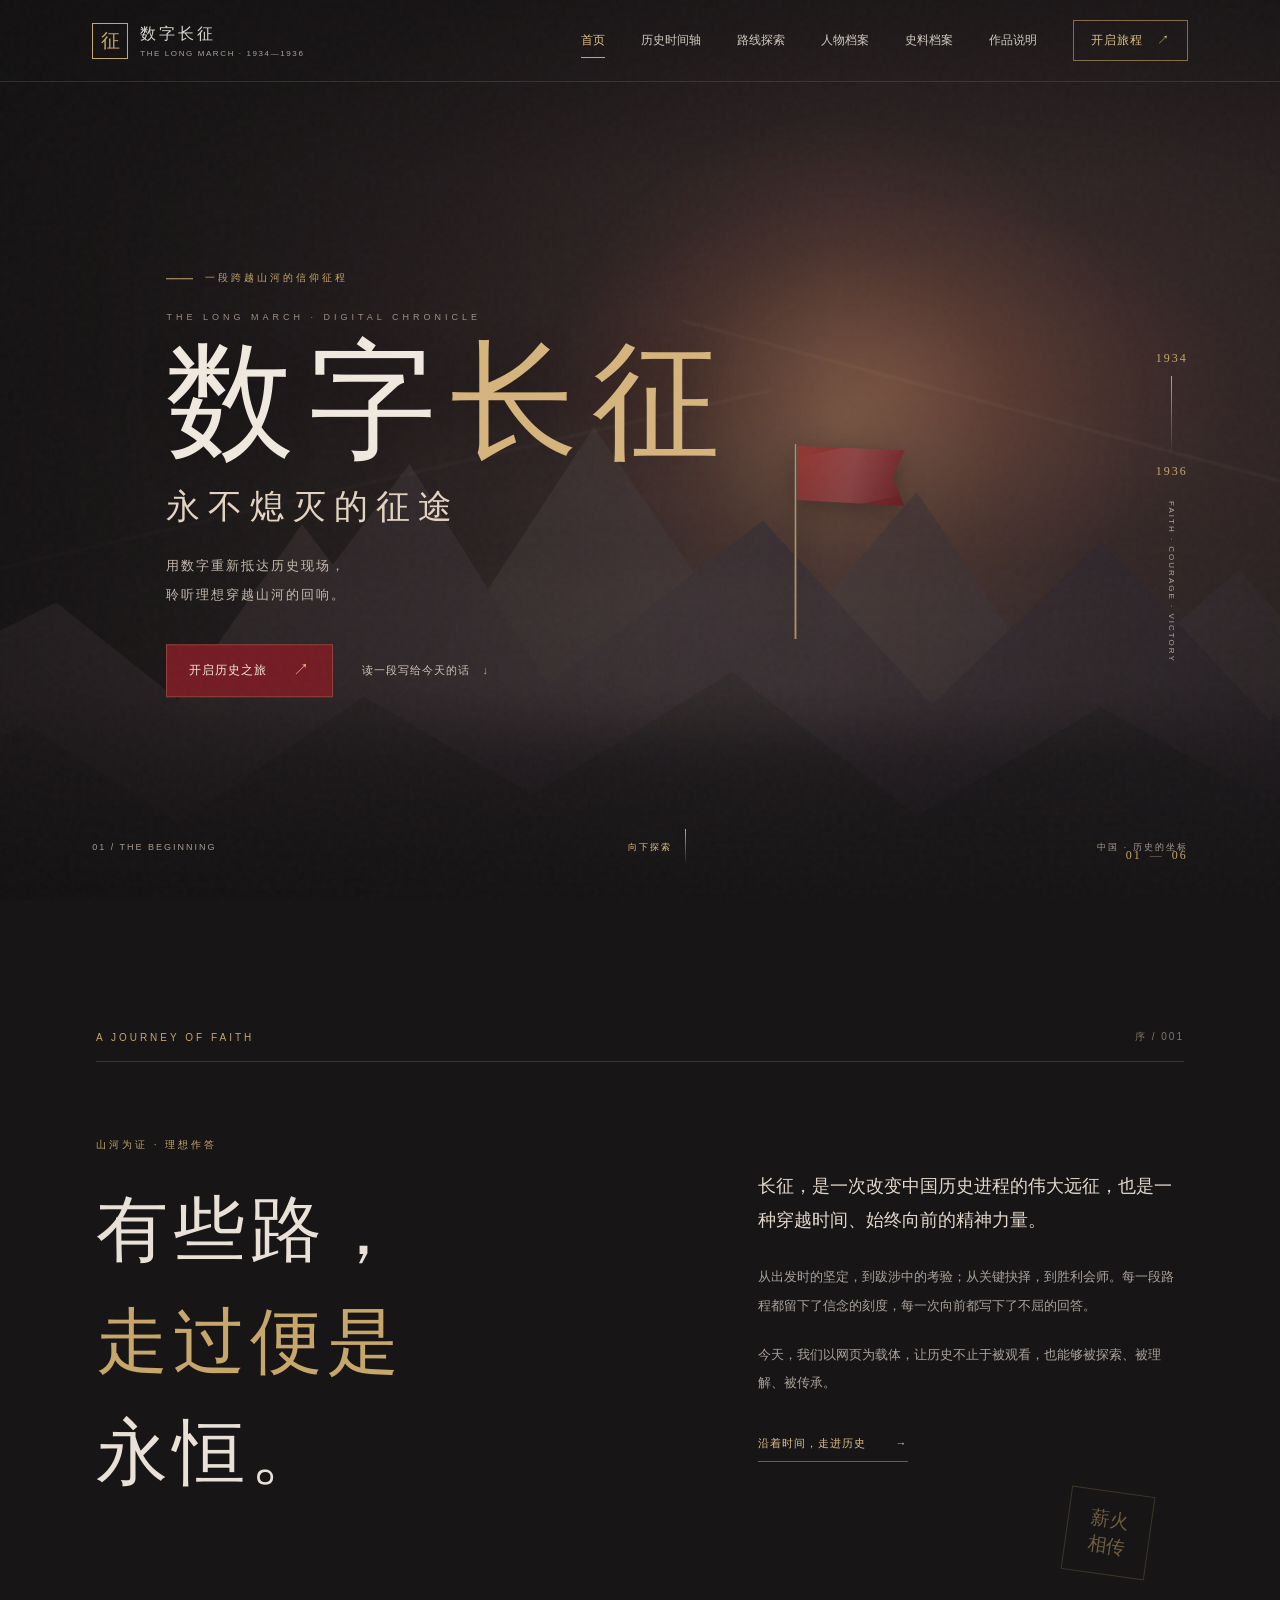
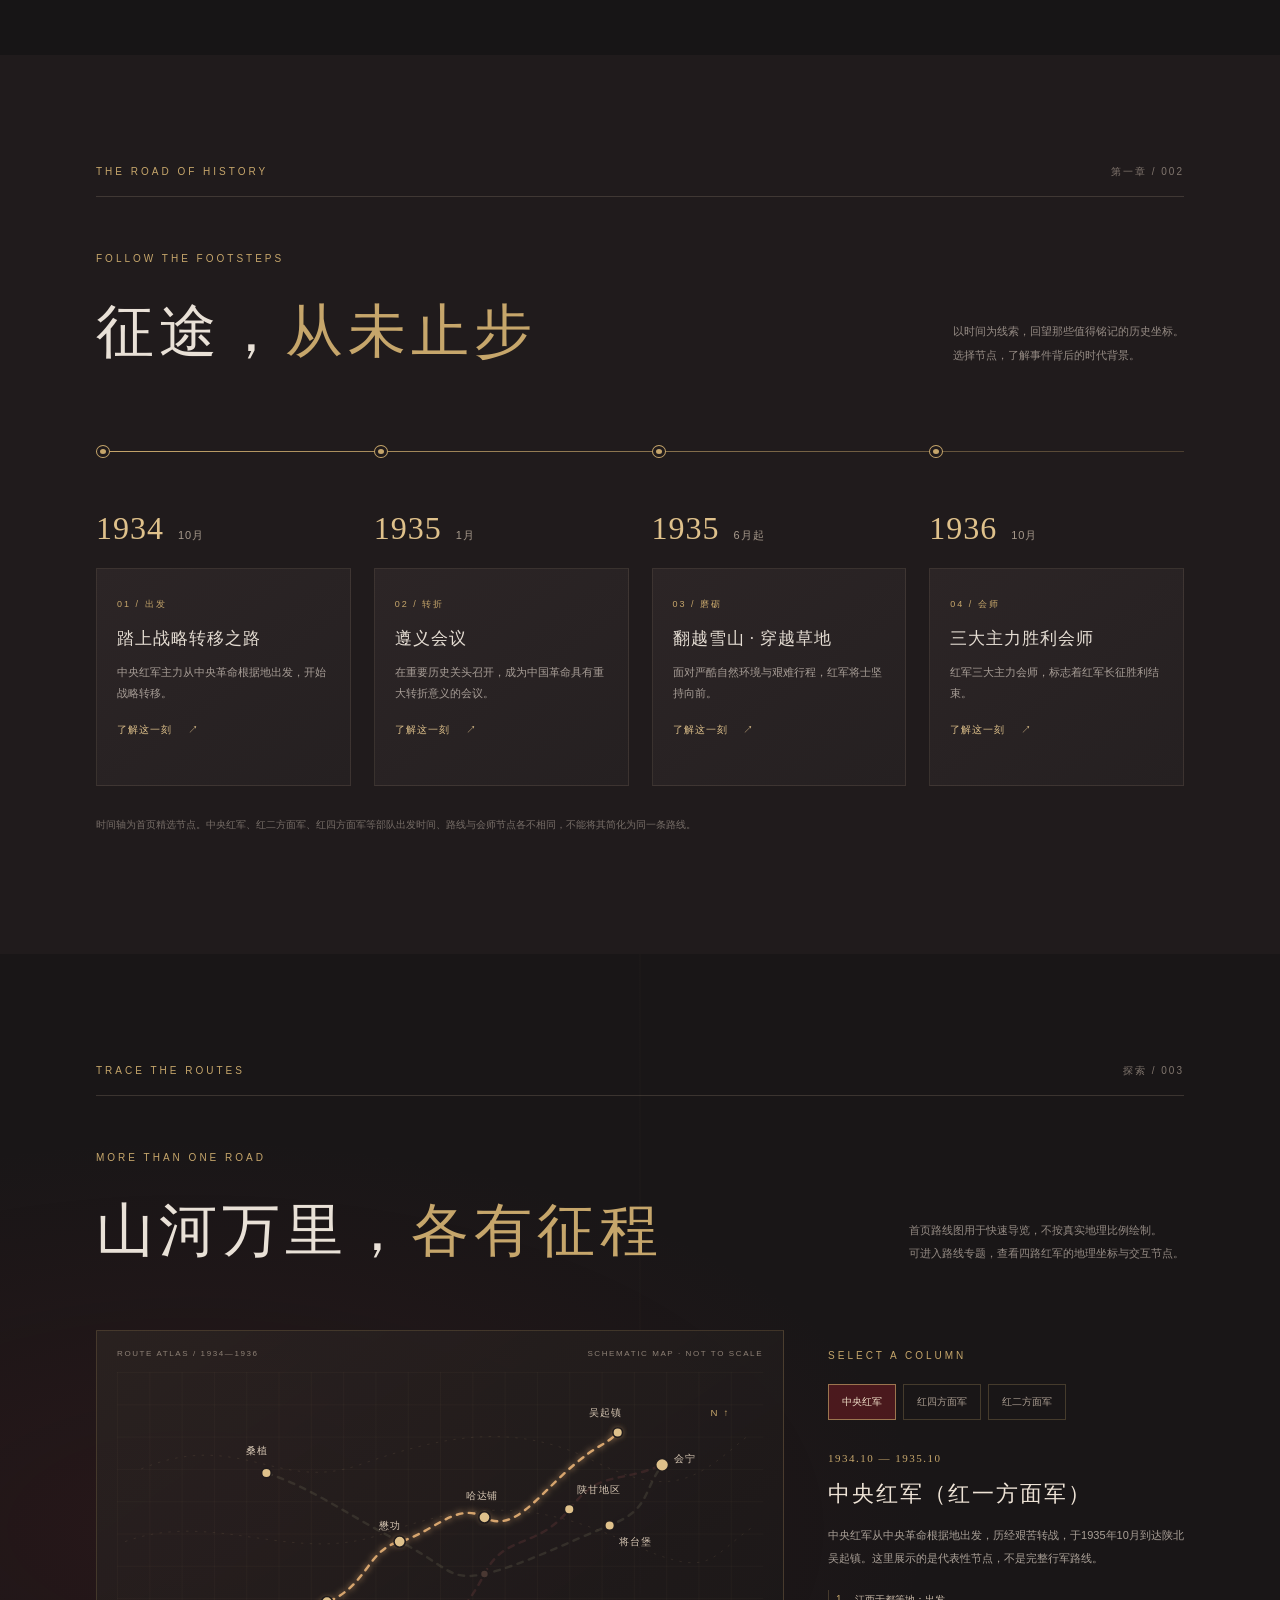
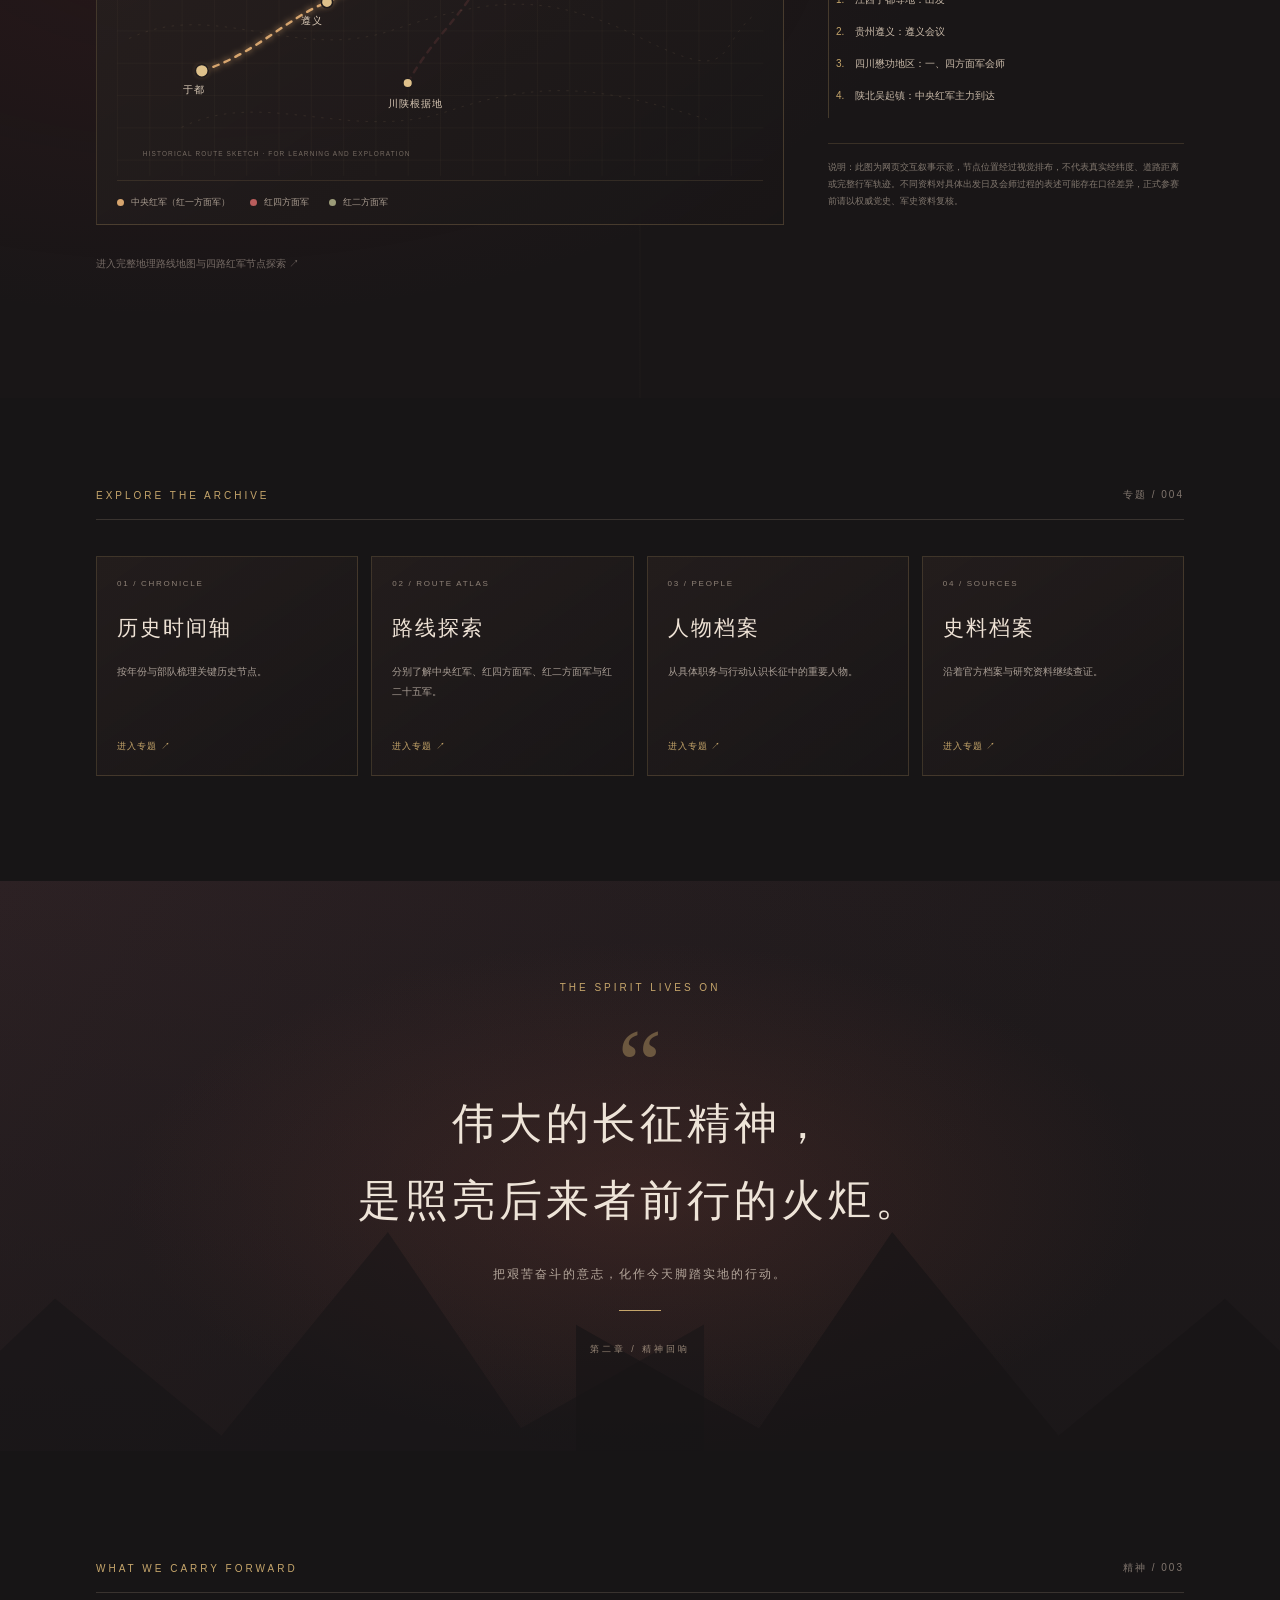
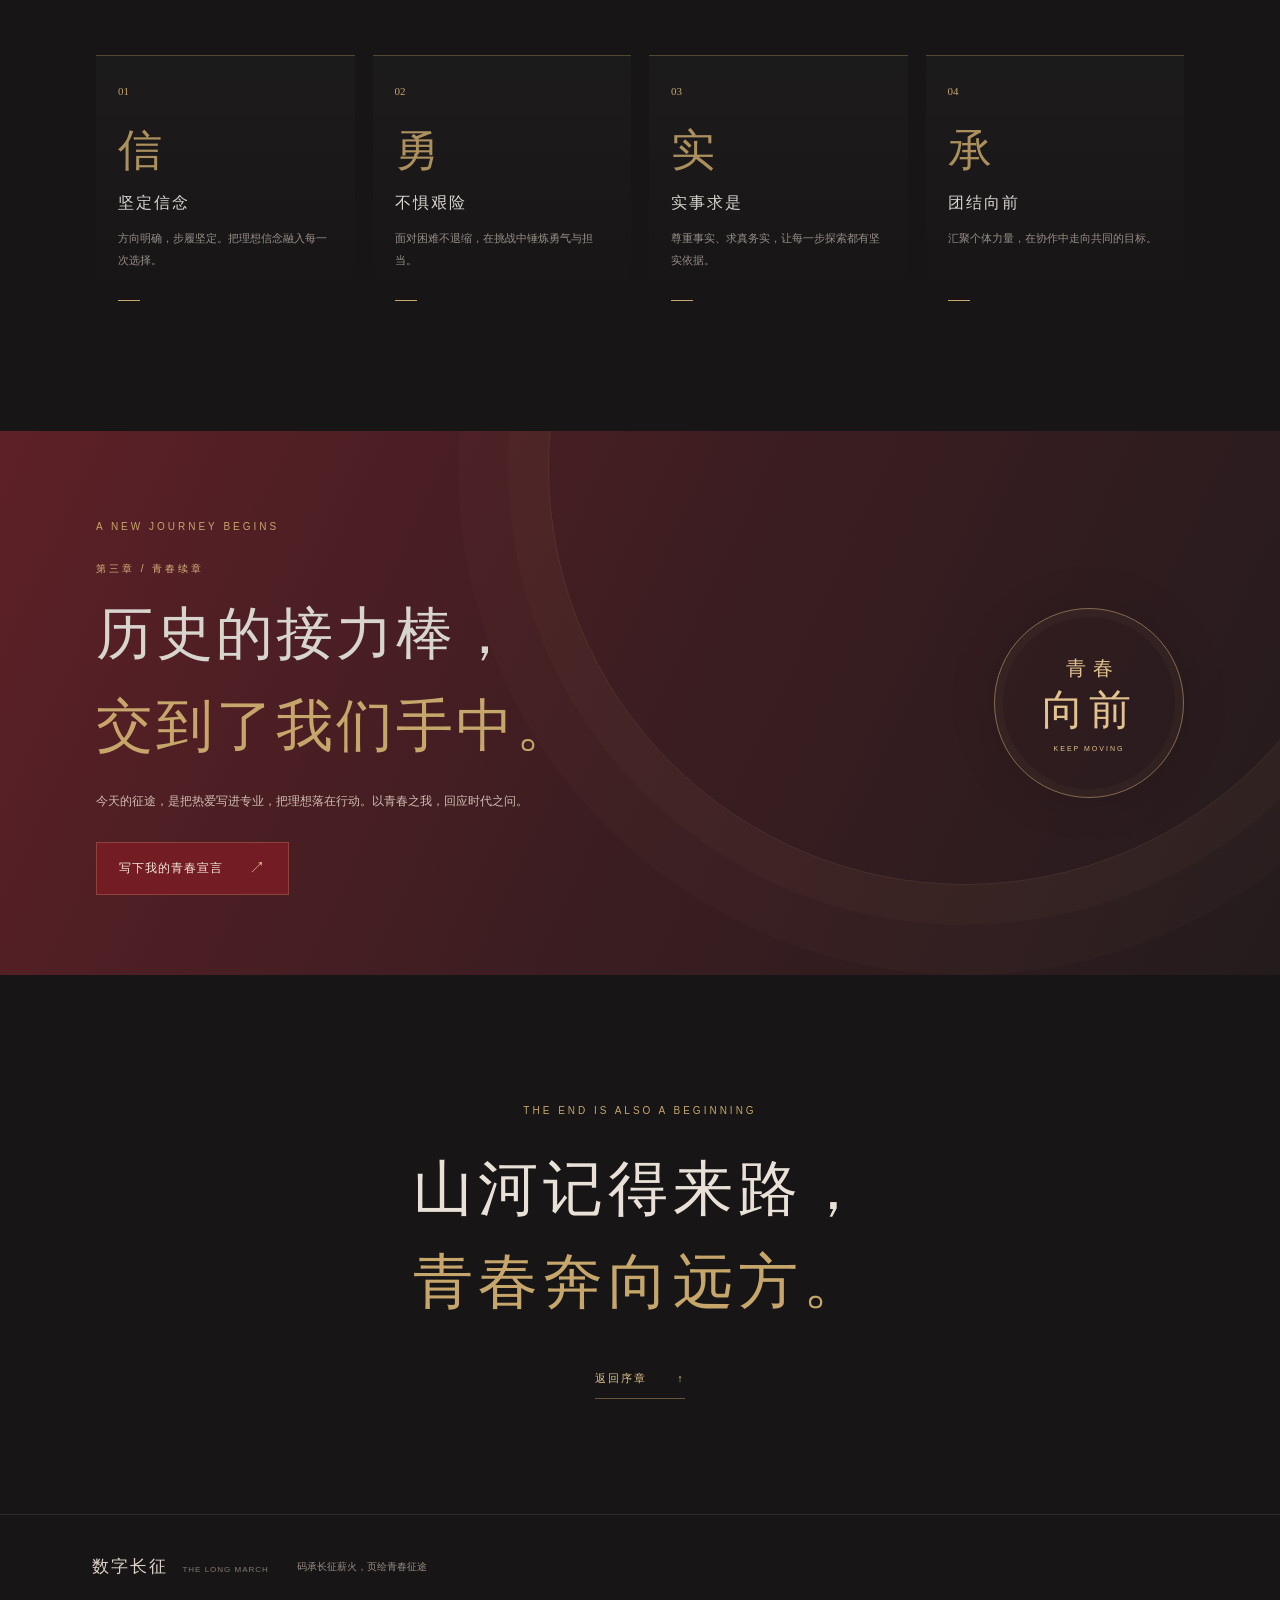
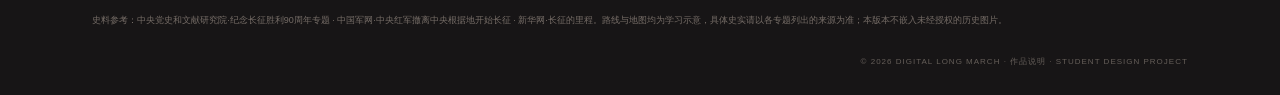
==== commit cbf24cbe: "Polish page metadata and homepage completion details" ====
--- a/index.html
+++ b/index.html
@@ -6,6 +6,16 @@
   <meta name="theme-color" content="#171516">
   <meta name="description" content="数字长征：永不熄灭的征途。一场关于信念、勇气与青春的数字历史之旅。">
   <title>数字长征｜永不熄灭的征途</title>
+  <link rel="canonical" href="https://sean-xia0.github.io/digital-long-march/">
+  <meta property="og:type" content="website">
+  <meta property="og:locale" content="zh_CN">
+  <meta property="og:site_name" content="数字长征｜永不熄灭的征途">
+  <meta property="og:title" content="数字长征｜永不熄灭的征途">
+  <meta property="og:description" content="以数字方式探索长征历史、重要节点、四路红军路线与人物档案。码承长征薪火，页绘青春征途。">
+  <meta property="og:url" content="https://sean-xia0.github.io/digital-long-march/">
+  <meta name="twitter:card" content="summary">
+  <meta name="twitter:title" content="数字长征｜永不熄灭的征途">
+  <meta name="twitter:description" content="以数字方式探索长征历史、重要节点、四路红军路线与人物档案。码承长征薪火，页绘青春征途。">
   <link rel="stylesheet" href="css/style.css">
 </head>
 <body>
@@ -197,7 +207,8 @@
         <a class="portal-card reveal" href="archives.html"><span>04 / SOURCES</span><h3>史料档案</h3><p>沿着官方档案与研究资料继续查证。</p><b>进入专题 ↗</b></a>
       </div>
     </section>
-\n    <section class="quote-section" id="spirit">
+
+    <section class="quote-section" id="spirit">
       <div class="quote-bg" aria-hidden="true"></div>
       <div class="quote-content reveal">
         <span class="eyebrow">THE SPIRIT LIVES ON</span>
@@ -242,7 +253,7 @@
   <footer class="site-footer">
     <a class="footer-brand" href="#top">数字长征 <span>THE LONG MARCH</span></a>
     <p>码承长征薪火，页绘青春征途</p>
-    <small>史料参考：<a href="https://www.dswxyjy.org.cn/GB/427277/462086/index.html" target="_blank" rel="noopener">中央党史和文献研究院·纪念长征胜利90周年专题</a> · <a href="https://www.81.mil.cn/2018byzt/2018-07/31/content_8099891.htm" target="_blank" rel="noopener">中国军网·中央红军撤离中央根据地开始长征</a> · <a href="https://www.xinhuanet.com/politics/2016-10/10/c_129315351.htm" target="_blank" rel="noopener">新华网·长征的里程</a>。地图为示意图，正式版本需补充逐条史料出处及图片版权信息。</small>
+    <small>史料参考：<a href="https://www.dswxyjy.org.cn/GB/427277/462086/index.html" target="_blank" rel="noopener">中央党史和文献研究院·纪念长征胜利90周年专题</a> · <a href="https://www.81.mil.cn/2018byzt/2018-07/31/content_8099891.htm" target="_blank" rel="noopener">中国军网·中央红军撤离中央根据地开始长征</a> · <a href="https://www.xinhuanet.com/politics/2016-10/10/c_129315351.htm" target="_blank" rel="noopener">新华网·长征的里程</a>。路线与地图均为学习示意，具体史实请以各专题列出的来源为准；本版本不嵌入未经授权的历史图片。</small>
     <span class="copyright">© 2026 DIGITAL LONG MARCH · <a href="about.html">作品说明</a> · STUDENT DESIGN PROJECT</span>
   </footer>
 
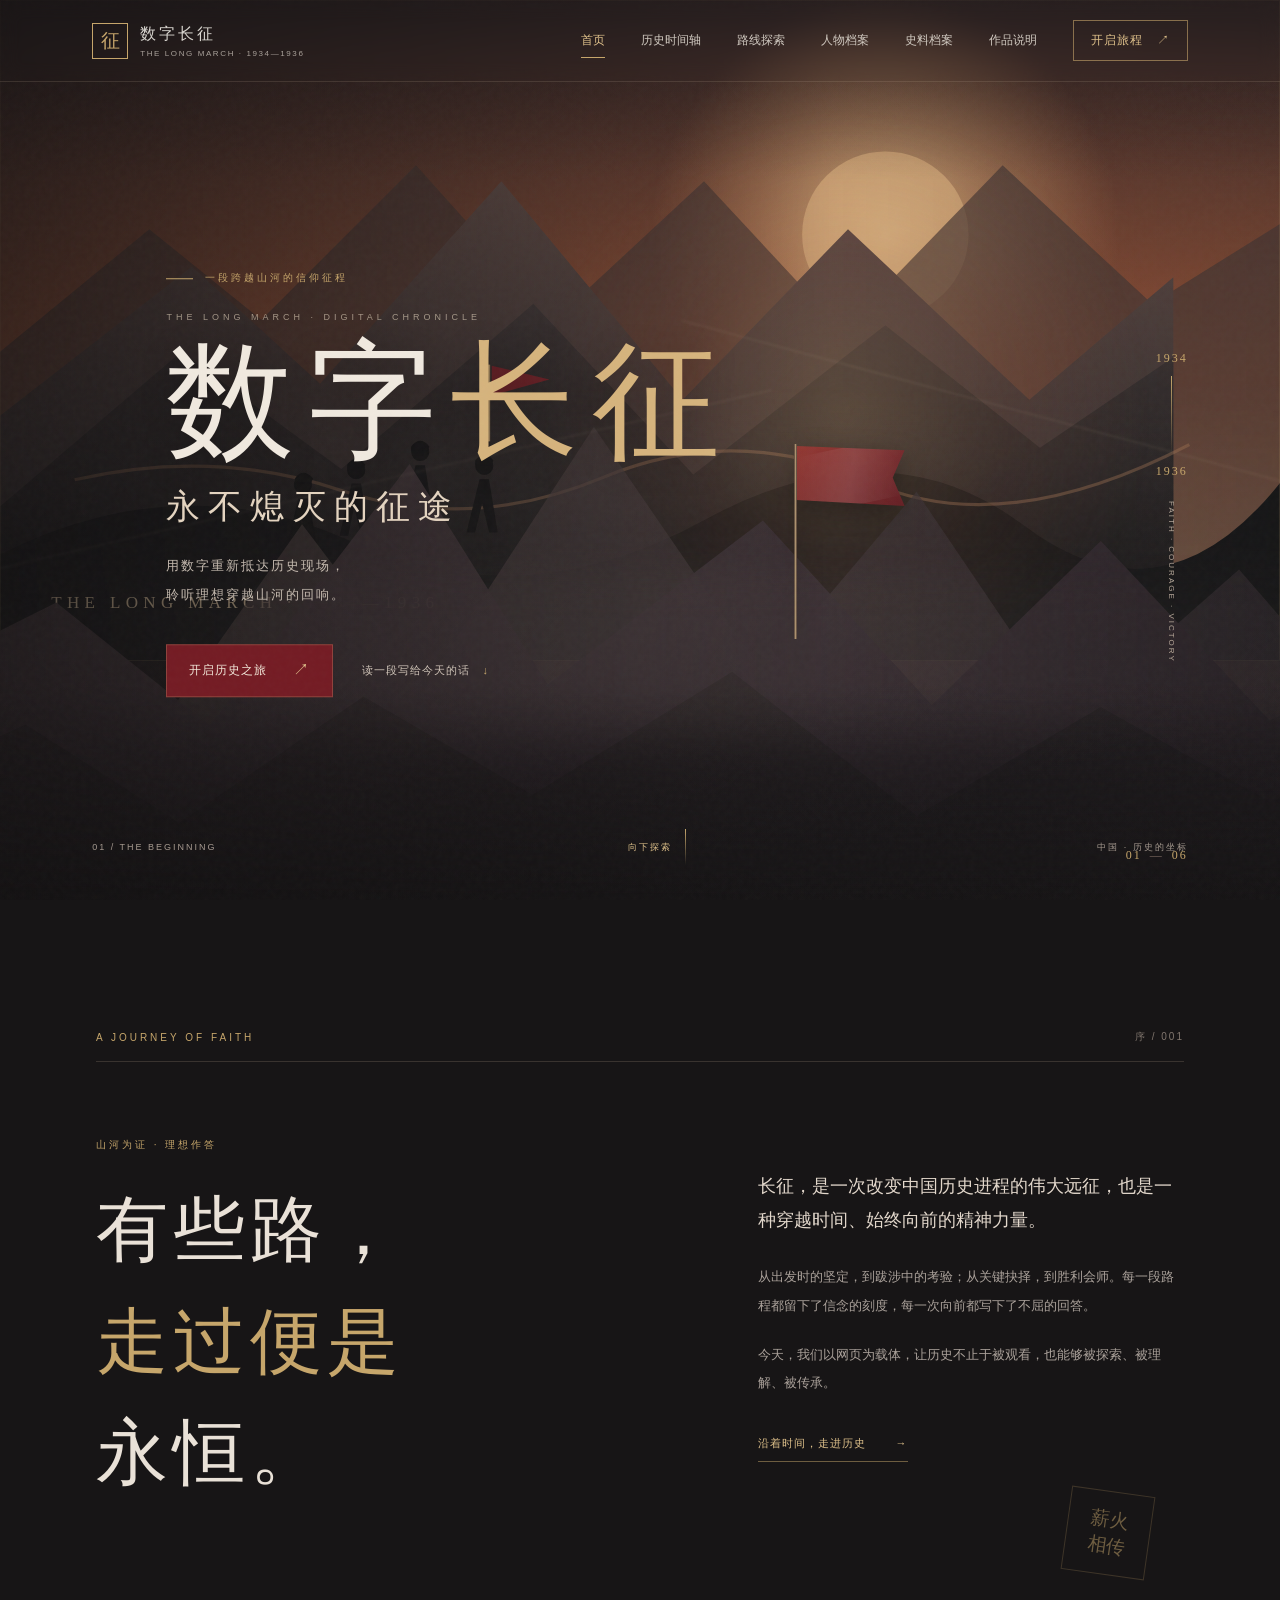
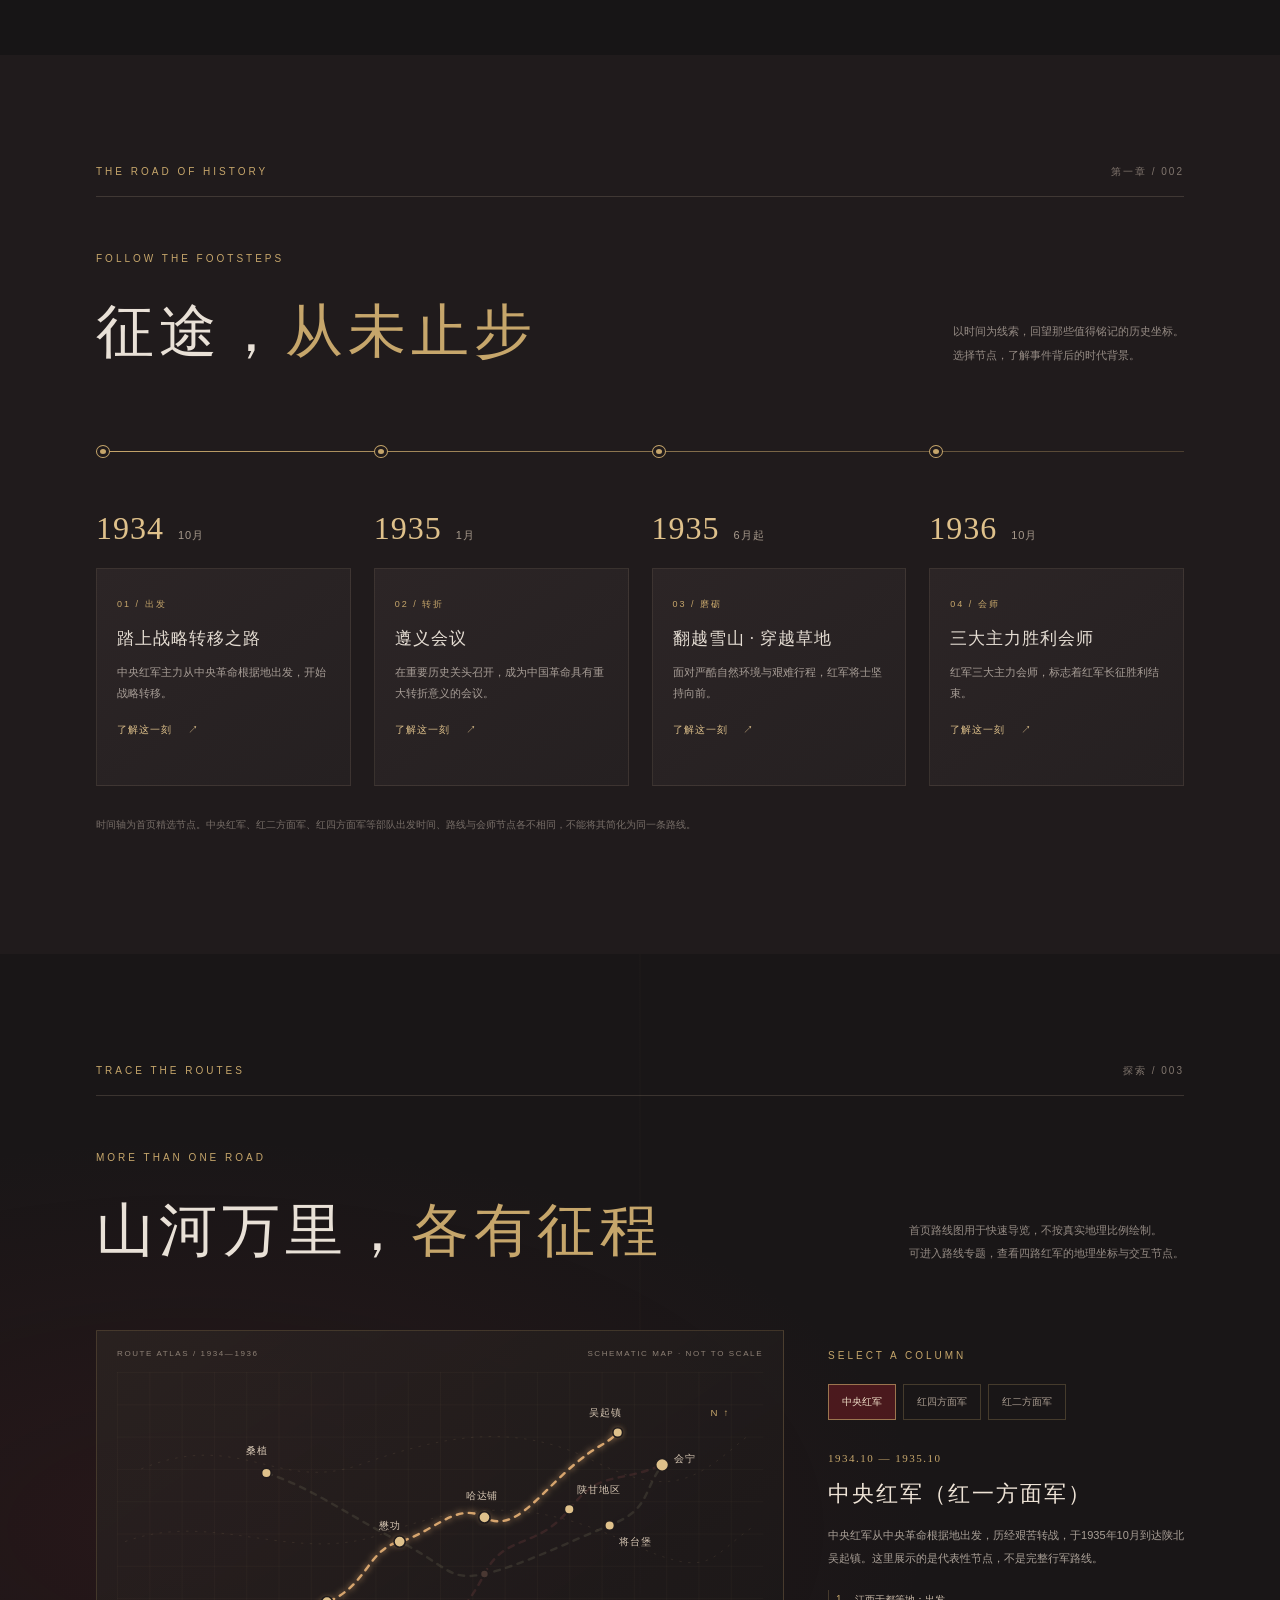
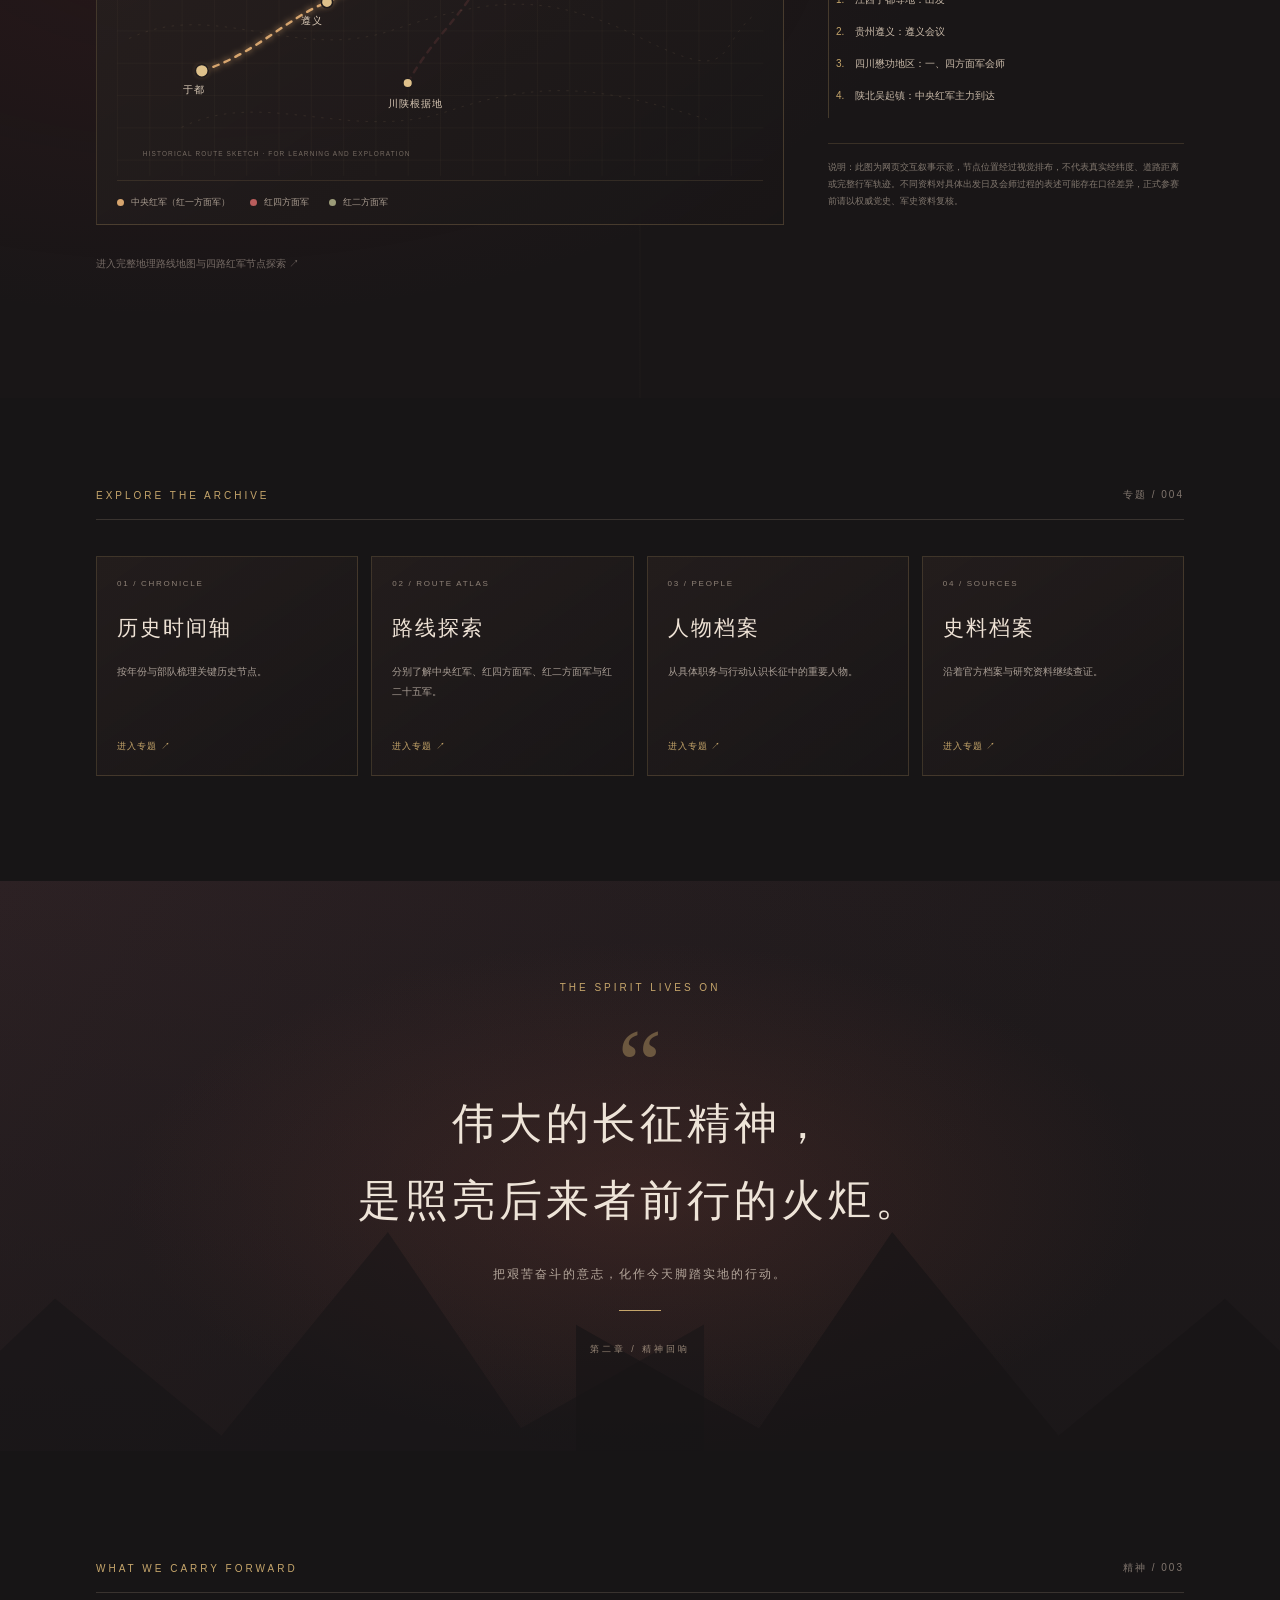
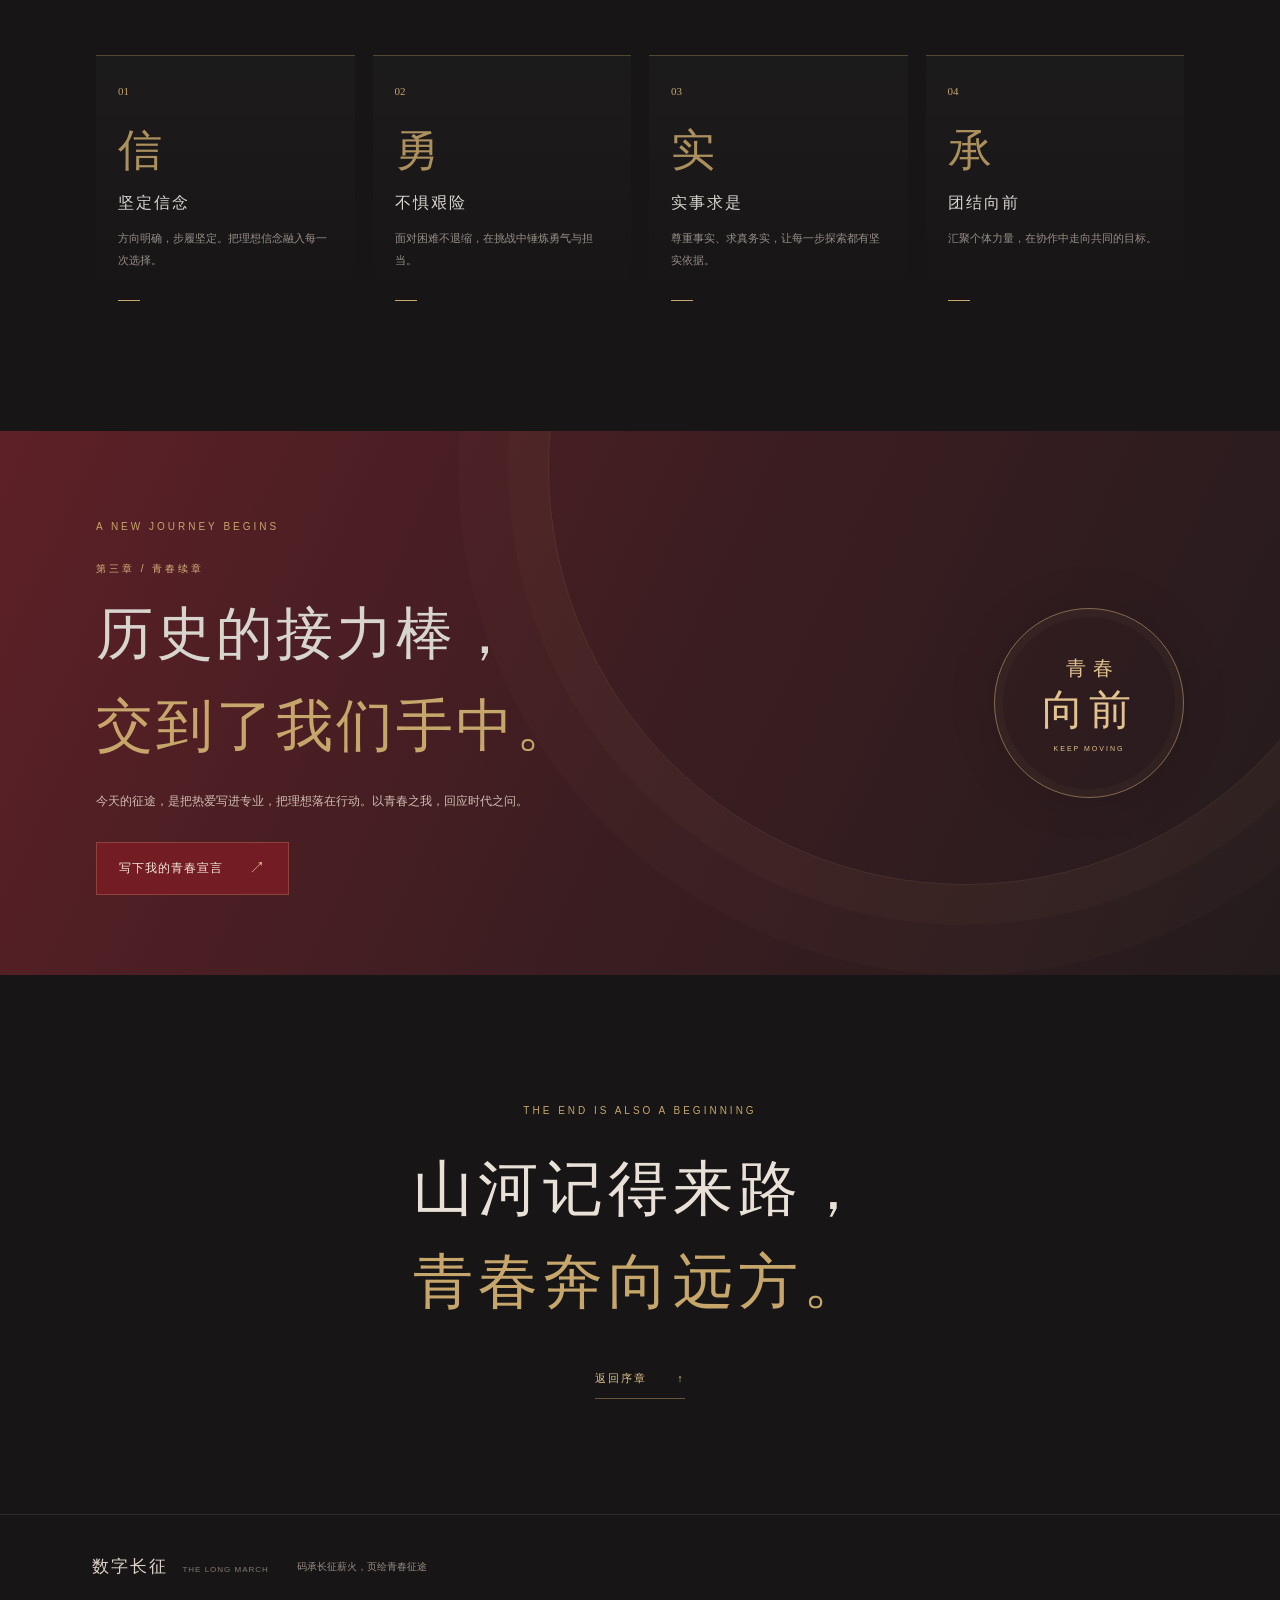
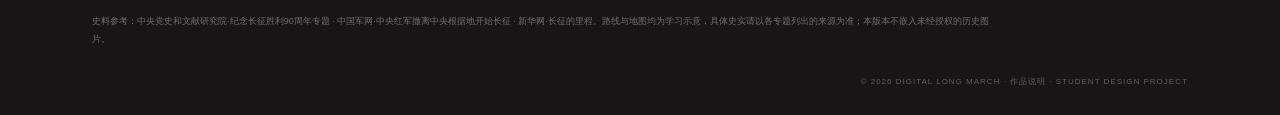
==== commit 0b5bceed: "Add cinematic original illustration to homepage" ====
--- a/index.html
+++ b/index.html
@@ -44,7 +44,7 @@
 
   <main id="main-content" tabindex="-1">
     <section class="hero" aria-labelledby="heroTitle">
-      <div class="hero-backdrop" aria-hidden="true">
+      <div class="hero-backdrop" aria-hidden="true"><img class="hero-art" src="assets/hero-march.svg" alt="" aria-hidden="true">
         <div class="sun-halo"></div>
         <div class="mountain mountain-back"></div>
         <div class="mountain mountain-mid"></div>
--- a/css/style.css
+++ b/css/style.css
@@ -59,3 +59,34 @@
 button,a{-webkit-tap-highlight-color:transparent}
 @media(max-width:760px){.main-nav a{min-height:42px;display:flex;align-items:center}.menu-toggle{min-width:44px;min-height:44px;justify-content:center;align-items:center}}
 @media print{.noise,.scroll-progress,.site-header,.menu-toggle,.geo-route-controls,.site-footer{display:none!important}body,.subpage{background:#fff!important;color:#222!important}.page-hero{background:#eee!important;color:#222!important;min-height:auto}.page-hero h1,.page-intro h2,.route-record h3,.chronicle-body h3,.person-card h3,.archive-card h3{color:#222!important}.page-subtitle,.page-intro>p:last-child,.route-record p,.chronicle-body p,.archive-card p{color:#444!important}.page-section{padding:24px 0}.geo-map-frame{break-inside:avoid}.geo-map-caution,.source-note{color:#333!important;background:#f5f1e9!important}}
+
+
+/* V7: final polish, responsive ergonomics and accessible interaction */
+:root{color-scheme:dark}
+::selection{background:rgba(198,166,107,.32);color:#fff3df}
+.site-header{backdrop-filter:blur(10px);-webkit-backdrop-filter:blur(10px)}
+.site-footer>small{max-width:900px;line-height:2}
+.site-footer a:focus-visible,.main-nav a:focus-visible,.button:focus-visible,.detail-link:focus-visible,.route-tab:focus-visible{outline:2px solid #f0d39d;outline-offset:4px}
+button:disabled{cursor:not-allowed;opacity:.55}
+a,button{-webkit-tap-highlight-color:transparent}
+@media(max-width:640px){
+  .hero{min-height:640px;height:100svh}
+  .hero-content{left:7%;right:7%;max-width:unset;top:47%}
+  .hero h1{font-size:clamp(58px,17vw,88px);letter-spacing:8px}
+  .hero-subtitle{font-size:clamp(19px,5vw,25px);letter-spacing:4px}
+  .hero-description{font-size:12px;letter-spacing:1px}
+  .hero-actions{flex-wrap:wrap;gap:15px;margin-top:25px}
+  .hero-side-note{display:none}
+  .hero-bottom{left:7%;right:7%;bottom:20px}
+  .coordinates{display:none}
+  .section-shell{padding-left:22px;padding-right:22px}
+  .section-topline{gap:12px}
+  .section-number{font-size:8px;letter-spacing:1px}
+}
+@media(hover:none){
+  .button:hover,.portal-card:hover,.timeline-card:hover{transform:none}
+}
+@media(prefers-reduced-motion:reduce){
+  html{scroll-behavior:auto}
+  .site-header{backdrop-filter:none;-webkit-backdrop-filter:none}
+}
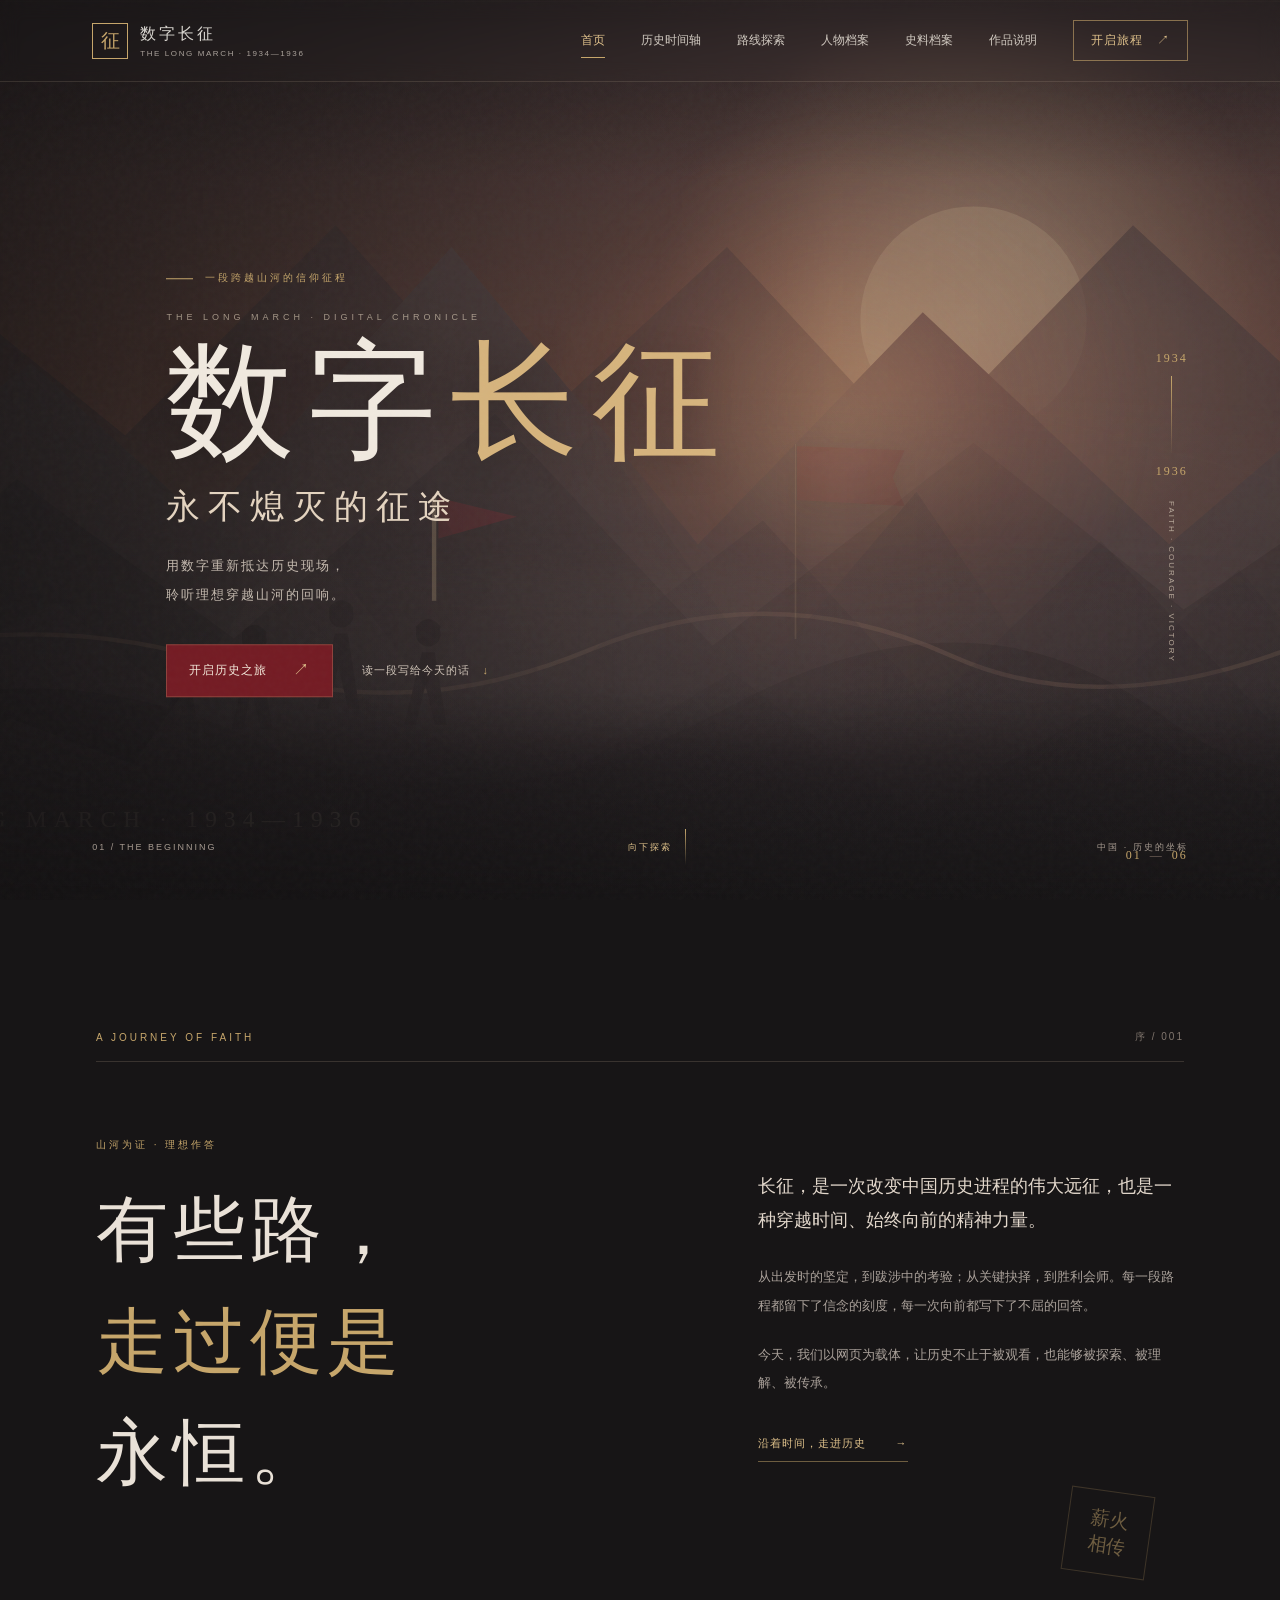
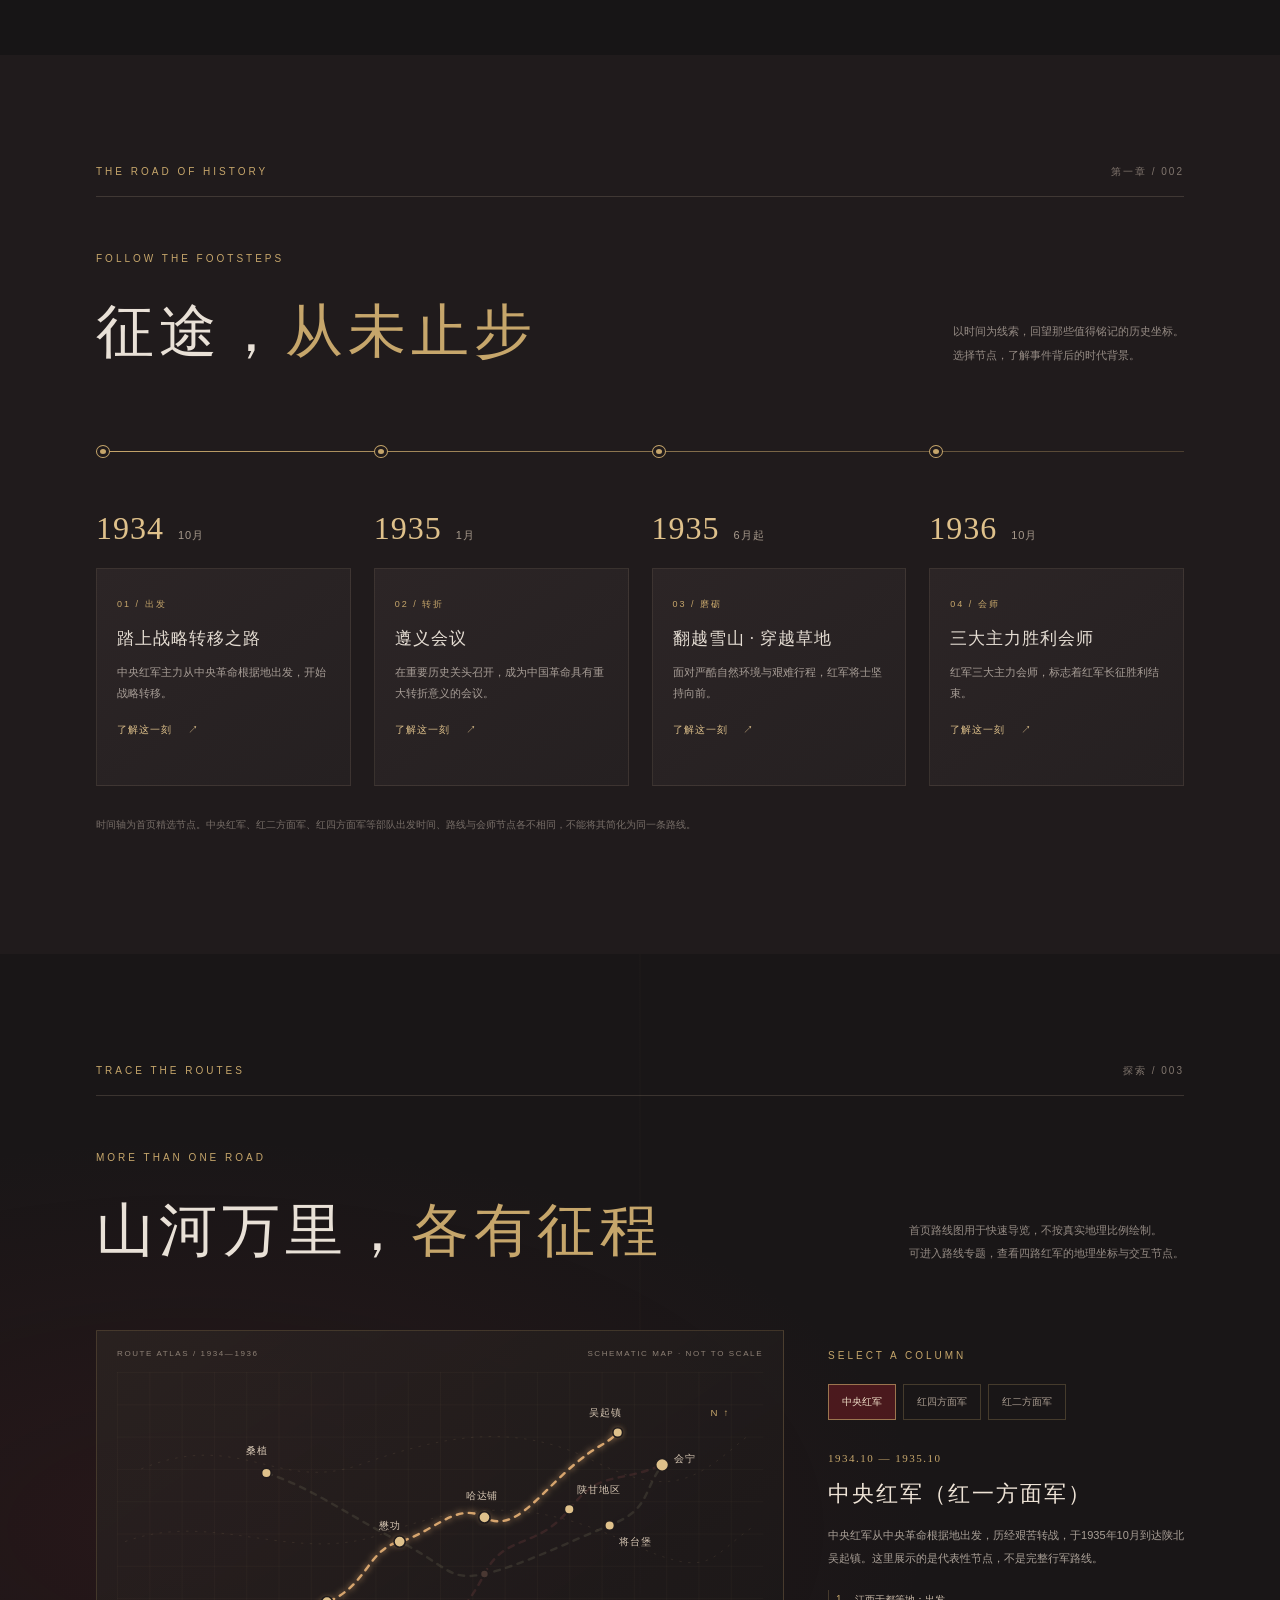
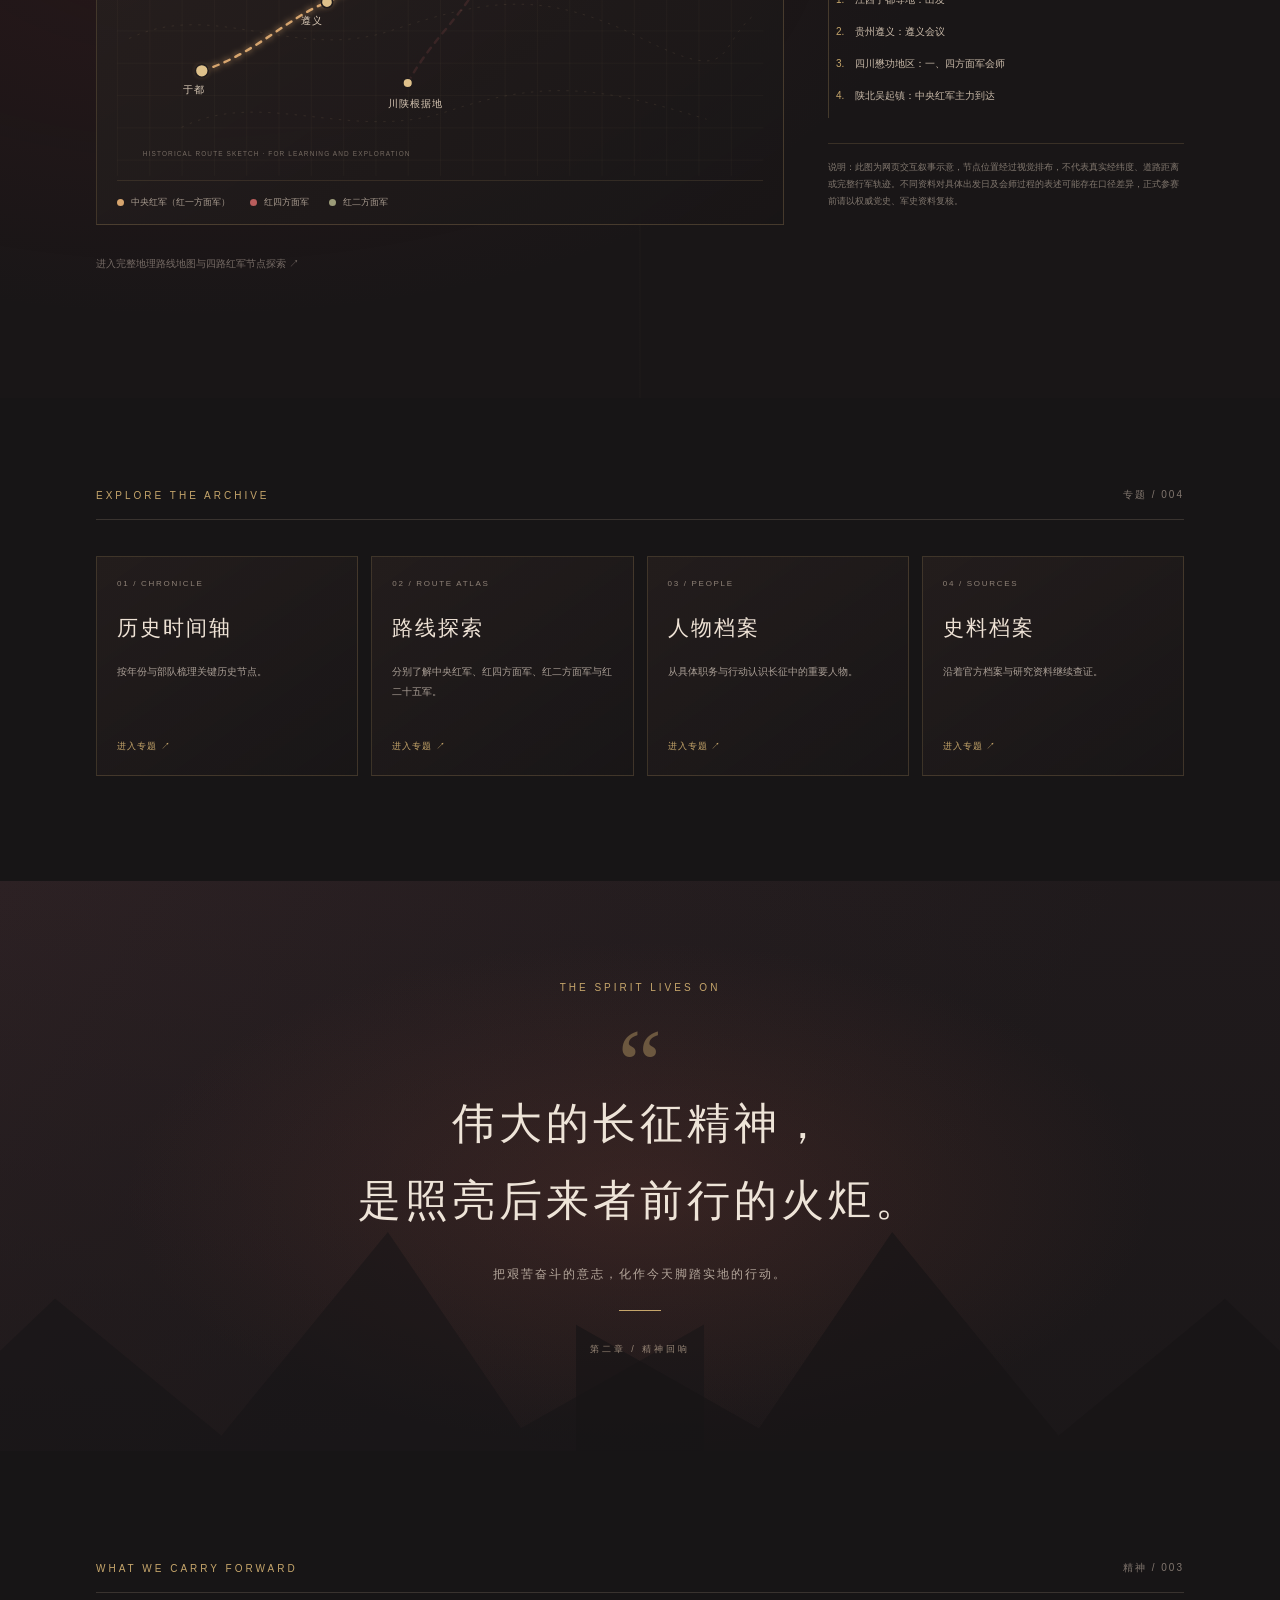
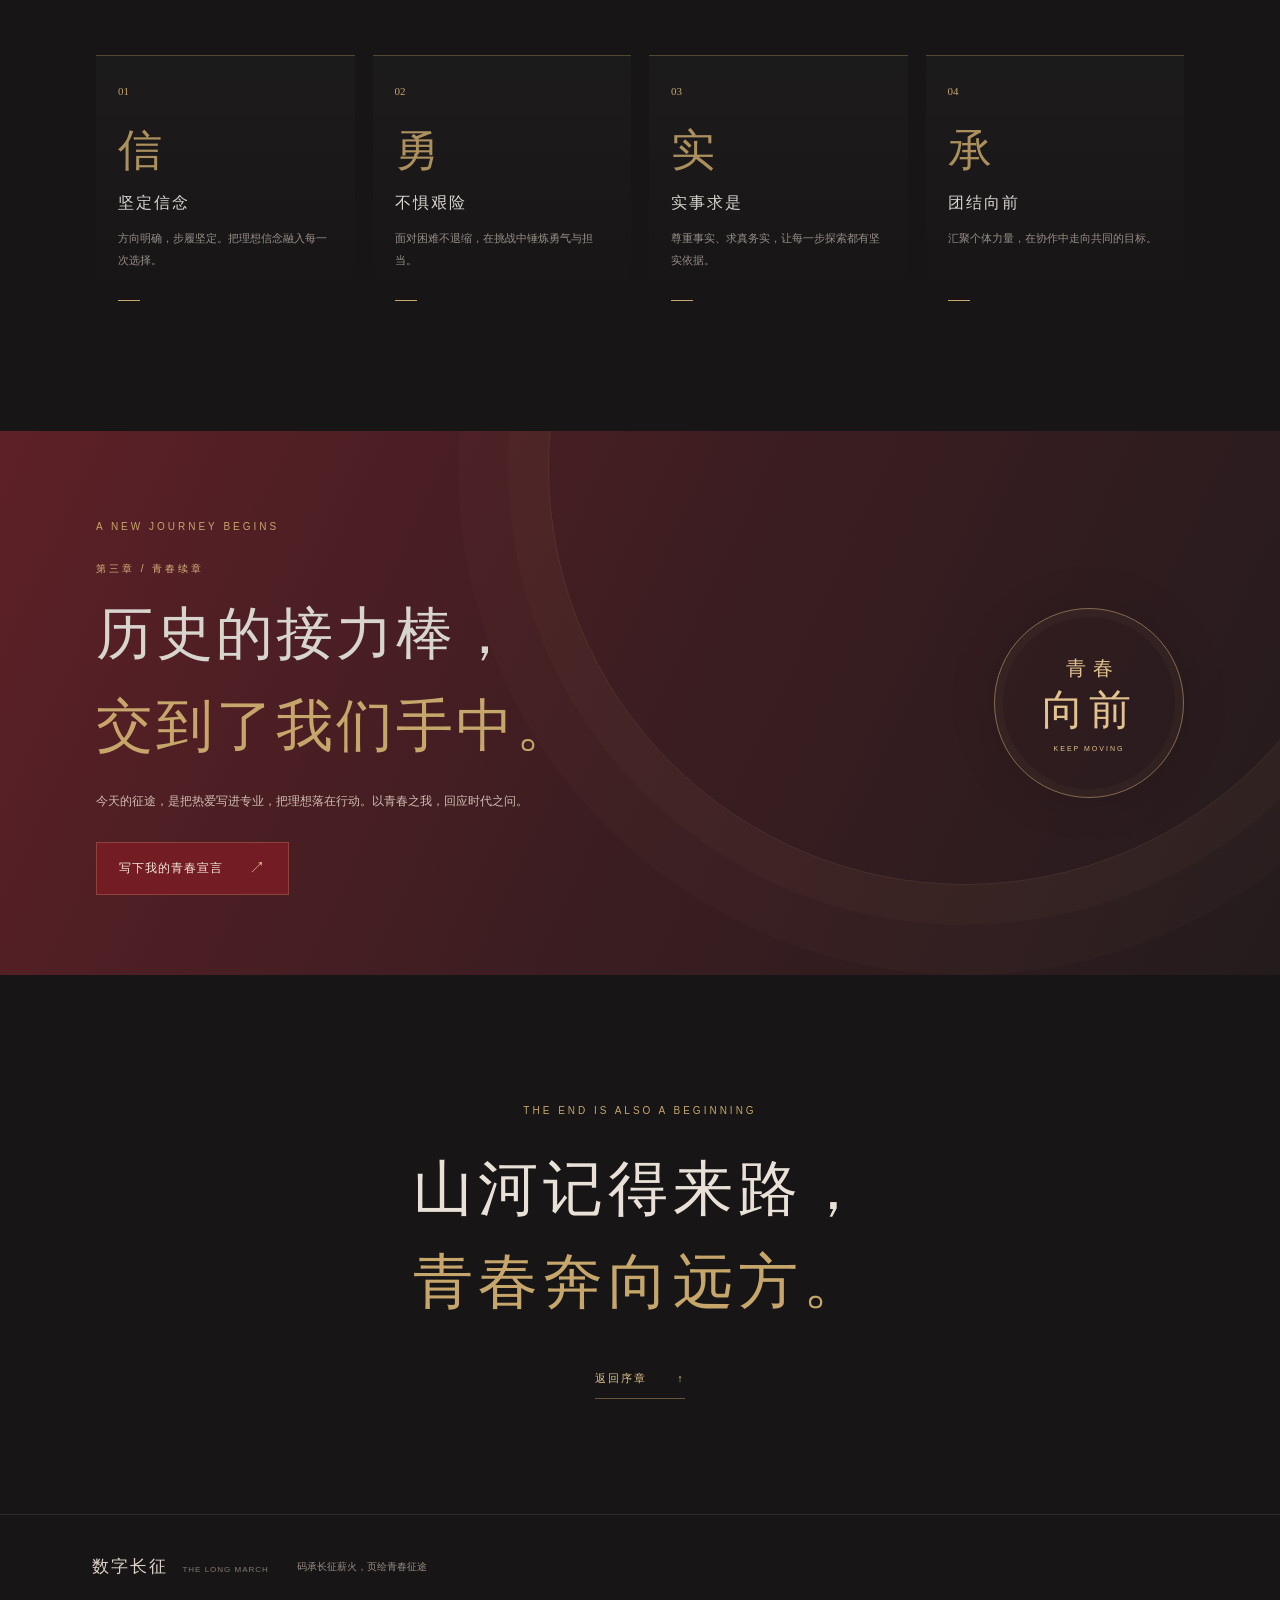
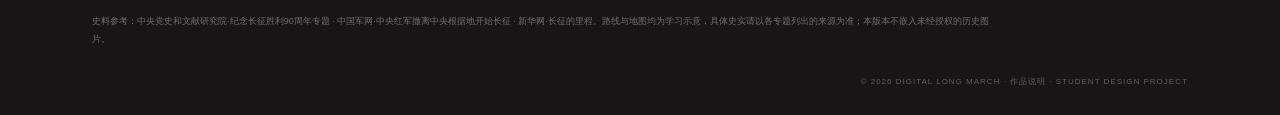
==== commit b2e32e9f: "Bust CSS cache for V11 illustration update" ====
--- a/index.html
+++ b/index.html
@@ -16,7 +16,7 @@
   <meta name="twitter:card" content="summary">
   <meta name="twitter:title" content="数字长征｜永不熄灭的征途">
   <meta name="twitter:description" content="以数字方式探索长征历史、重要节点、四路红军路线与人物档案。码承长征薪火，页绘青春征途。">
-  <link rel="stylesheet" href="css/style.css">
+  <link rel="stylesheet" href="css/style.css?v=11">
 </head>
 <body>
   <a class="skip-link" href="#main-content">跳到主要内容</a>
--- a/css/style.css
+++ b/css/style.css
@@ -90,3 +90,9 @@
   html{scroll-behavior:auto}
   .site-header{backdrop-filter:none;-webkit-backdrop-filter:none}
 }
+
+/* V11 original hero illustration */
+.hero-backdrop{overflow:hidden}
+.hero-art{position:absolute;inset:0;width:100%;height:100%;object-fit:cover;opacity:.58;mix-blend-mode:screen;filter:saturate(.78) contrast(1.08)}
+.hero-backdrop .mountain,.hero-backdrop .ridge,.hero-backdrop .flag-scene{opacity:.18}
+@media(max-width:760px){.hero-art{opacity:.48}}
